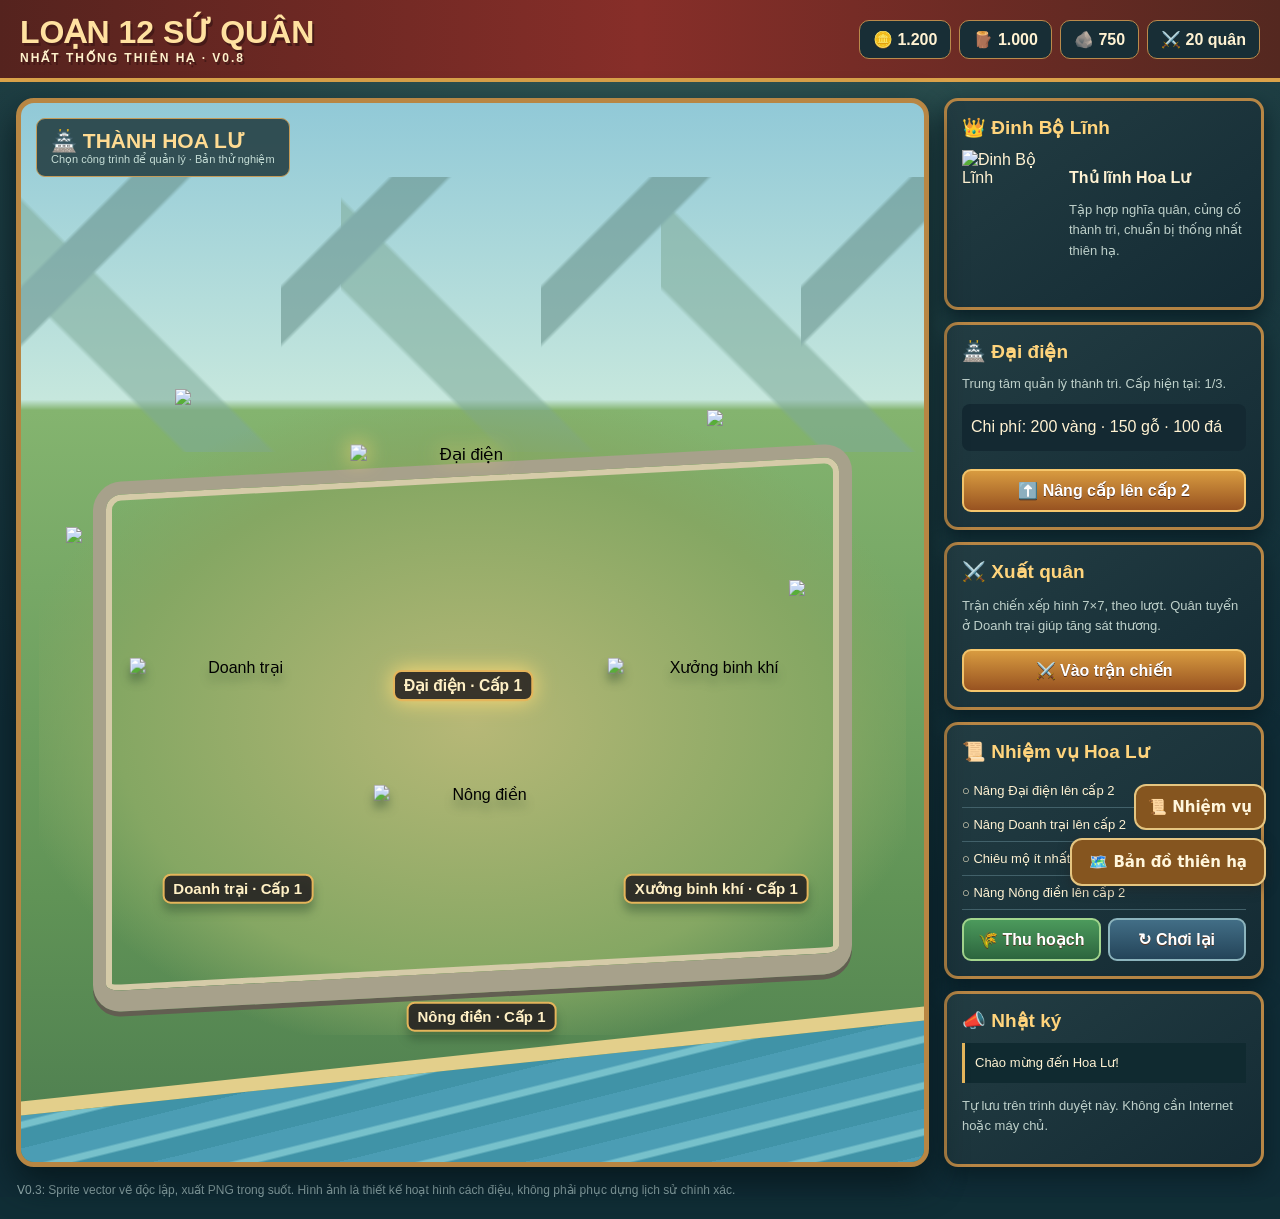
==== index.html @ faa15cc8 "Add files via upload" ====
<!doctype html><html lang="vi"><head><meta charset="utf-8"><meta name="viewport" content="width=device-width,initial-scale=1"><title>Loạn 12 Sứ Quân — Hoa Lư V0.3</title><style>
:root{font-family:Segoe UI,Arial,sans-serif;color:#fff2d2;background:#102e36}*{box-sizing:border-box}body{margin:0;background:radial-gradient(circle at 50% -10%,#365d59,#102c36 72%)}button{font:inherit;cursor:pointer}header{display:flex;justify-content:space-between;gap:14px;align-items:center;padding:13px 20px;background:linear-gradient(90deg,#55231e,#872e29,#542820);border-bottom:4px solid #dba34a;flex-wrap:wrap}.brand{font-size:clamp(22px,2.5vw,34px);font-weight:900;color:#ffe1a0;text-shadow:2px 3px #461a18}.brand small{display:block;font-size:12px;letter-spacing:2px;color:#fff1cb}.resources{display:flex;flex-wrap:wrap;gap:8px}.res{padding:9px 13px;border:1px solid #ba8a4b;background:#182e36;border-radius:10px;font-weight:700}.wrap{max-width:1450px;margin:auto;padding:16px;display:grid;grid-template-columns:minmax(0,1fr) 320px;gap:15px}.city{min-height:650px;position:relative;overflow:hidden;border:5px solid #b88643;border-radius:18px;background:linear-gradient(#91c9d7 0%,#c6e7dd 28%,#84b46f 29%,#609356 75%,#4d7d50);box-shadow:0 15px 35px #07191e}.mountains{position:absolute;inset:7% 0 auto;height:26%;background:linear-gradient(135deg,transparent 20%,#638d86 21% 31%,transparent 32%) 0 0/260px 100%,linear-gradient(45deg,transparent 27%,#7eaa98 28% 42%,transparent 43%) 0 0/320px 100%;opacity:.55}.river{position:absolute;bottom:-45px;left:-10%;width:125%;height:155px;transform:rotate(-6deg);background:repeating-linear-gradient(172deg,#4b9db4 0 18px,#77c1cb 20px 25px,#4093a7 27px 45px);border-top:14px solid #e3cf8b}.ground{position:absolute;inset:29% 2% 12%;background:radial-gradient(ellipse,#b7b877 0%,#85a763 58%,transparent 76%)}.wall{position:absolute;inset:34% 8% 16%;border:13px solid #a7a18b;border-bottom-width:21px;transform:skewY(-3deg);border-radius:28px;box-shadow:inset 0 0 0 6px #d5cba8,0 5px 0 #625e51;pointer-events:none}.buildings{position:absolute;inset:0}.building{position:absolute;width:clamp(145px,24%,260px);padding:0;border:0;background:transparent;transform:translate(-50%,-50%);transition:transform .15s,filter .15s;filter:drop-shadow(0 8px 5px #27472c70)}.building:hover,.building.active{transform:translate(-50%,-53%) scale(1.04);filter:drop-shadow(0 0 10px #ffdc74)}.building img{display:block;width:100%;height:auto;aspect-ratio:1;object-fit:contain}.building span{display:inline-block;background:#2b2926ee;border:2px solid #e4b55b;color:#fff0c5;border-radius:8px;padding:4px 9px;font-weight:700;font-size:clamp(11px,1.2vw,15px);white-space:nowrap}.tree{position:absolute;width:12%;pointer-events:none}.banner{position:absolute;width:9%;pointer-events:none}.side{display:flex;flex-direction:column;gap:12px}.panel{background:linear-gradient(145deg,#233d43,#142b34);border:3px solid #b78645;border-radius:14px;padding:15px;box-shadow:0 9px 22px #091e25}.panel h2{font-size:19px;color:#ffd47c;margin:0 0 11px}.portrait{display:flex;align-items:center;gap:12px}.portrait img{height:142px;width:95px;object-fit:contain;object-position:bottom;flex-shrink:0}.muted{color:#bed0ca;font-size:13px;line-height:1.55}.stats{margin:10px 0;padding:9px;background:#142932;border-radius:8px;line-height:1.8}.btn{background:linear-gradient(#d89b40,#985321);border:2px solid #f5c66c;border-radius:9px;padding:10px 12px;color:white;font-weight:800;text-shadow:0 1px #583522;width:100%;margin-top:8px}.btn:hover{filter:brightness(1.15)}.btn:disabled{filter:grayscale(.9);opacity:.5;cursor:not-allowed}.btn.secondary{background:linear-gradient(#426e86,#244459);border-color:#8cb4bd}.btn.green{background:linear-gradient(#4c9a5c,#2c653e);border-color:#a3d68e}.notice{font-size:13px;background:#102a30;border-left:3px solid #e7b75d;padding:10px;line-height:1.5}.mission{padding:9px 0;border-bottom:1px solid #42616a;font-size:13px}.mission.done{color:#a4e3a7}.foot{max-width:1450px;margin:0 auto 22px;padding:0 17px;color:#a8c2c2;font-size:12px}.topline{position:absolute;top:15px;left:15px;background:#203a3edb;padding:10px 14px;border:1px solid #c49b59;border-radius:9px;z-index:2}.citytitle{font-weight:900;font-size:21px;color:#ffdb92}.vtag{font-size:11px;color:#c5ddd6}.actions{display:flex;gap:7px;flex-wrap:wrap}.actions .btn{width:auto;flex:1;min-width:100px}@media(max-width:900px){.wrap{grid-template-columns:1fr}.city{min-height:570px}.side{display:grid;grid-template-columns:repeat(2,minmax(0,1fr))}.building{width:26%}}@media(max-width:560px){header{padding:10px}.wrap{padding:8px}.city{min-height:460px}.building{width:37%}.building span{font-size:10px;padding:3px 5px}.side{grid-template-columns:1fr}.topline{top:6px;left:6px;padding:6px}.citytitle{font-size:16px}.wall{inset:34% 4% 16%;border-width:8px}.resources{gap:4px}.res{font-size:12px;padding:7px}}
</style><link rel="stylesheet" href="mobile.css"></head><body><header><div class="brand">LOẠN 12 SỨ QUÂN<small>NHẤT THỐNG THIÊN HẠ · V0.8</small></div><div class="resources"><div class="res">🪙 <span id="gold">0</span></div><div class="res">🪵 <span id="wood">0</span></div><div class="res">🪨 <span id="stone">0</span></div><div class="res">⚔️ <span id="army">0</span> quân</div></div></header><main class="wrap"><section class="city"><div class="mountains"></div><div class="ground"></div><div class="wall"></div><div class="river"></div><div class="topline"><div class="citytitle">🏯 THÀNH HOA LƯ</div><div class="vtag">Chọn công trình để quản lý · Bản thử nghiệm</div></div><img class="tree" src="assets/tree.png" style="left:5%;top:40%"><img class="tree" src="assets/tree.png" style="right:3%;top:45%"><img class="banner" src="assets/banner.png" style="left:17%;top:27%"><img class="banner" src="assets/banner.png" style="right:15%;top:29%"><div class="buildings" id="buildings"></div></section><aside class="side"><section class="panel"><h2>👑 Đinh Bộ Lĩnh</h2><div class="portrait"><img src="assets/dinh_bo_linh.png" alt="Đinh Bộ Lĩnh"><div><b>Thủ lĩnh Hoa Lư</b><p class="muted">Tập hợp nghĩa quân, củng cố thành trì, chuẩn bị thống nhất thiên hạ.</p></div></div></section><section class="panel"><h2 id="selname">🏯 Đại điện</h2><div id="details" class="muted"></div><div class="stats" id="cost"></div><button class="btn" id="upgrade">⬆️ Nâng cấp</button><button class="btn secondary" id="train" style="display:none">⚔️ Tuyển 10 quân</button></section><section class="panel"><h2>⚔️ Xuất quân</h2><p class="muted">Trận chiến xếp hình 7×7, theo lượt. Quân tuyển ở Doanh trại giúp tăng sát thương.</p><a class="btn" href="battle.html" style="display:block;text-align:center;text-decoration:none">⚔️ Vào trận chiến</a></section><section class="panel"><h2>📜 Nhiệm vụ Hoa Lư</h2><div id="missions"></div><div class="actions"><button class="btn green" id="collect">🌾 Thu hoạch</button><button class="btn secondary" id="reset">↻ Chơi lại</button></div></section><section class="panel"><h2>📣 Nhật ký</h2><div id="notice" class="notice" aria-live="polite">Chào mừng đến Hoa Lư!</div><p class="muted">Tự lưu trên trình duyệt này. Không cần Internet hoặc máy chủ.</p></section></aside></main><div class="foot">V0.3: Sprite vector vẽ độc lập, xuất PNG trong suốt. Hình ảnh là thiết kế hoạt hình cách điệu, không phải phục dựng lịch sử chính xác.</div><script>
const defs={hall:{name:'Đại điện',desc:'Trung tâm quản lý thành trì.',x:49,y:45},barracks:{name:'Doanh trại',desc:'Tuyển và huấn luyện nghĩa quân.',x:24,y:64},forge:{name:'Xưởng binh khí',desc:'Rèn và cải thiện trang bị.',x:77,y:64},farm:{name:'Nông điền',desc:'Sản xuất lương thực và tài nguyên.',x:51,y:76}};
const KEY='loan12_hoalu_v03';const initial=()=>({gold:1200,wood:1000,stone:750,army:20,levels:{hall:1,barracks:1,forge:1,farm:1},harvest:0});let state;try{const x=JSON.parse(localStorage.getItem(KEY));state=x&&x.levels?x:initial()}catch(e){state=initial()}let selected='hall';const el=id=>document.getElementById(id);const fmt=x=>Math.floor(x).toLocaleString('vi-VN');function save(){try{localStorage.setItem(KEY,JSON.stringify(state))}catch(e){msg('Trình duyệt không cho phép lưu tự động.')}}function msg(t){el('notice').textContent=t}function cost(k){let lv=state.levels[k];return {gold:200*lv,wood:150*lv,stone:100*lv}}function affordable(c){return ['gold','wood','stone'].every(k=>state[k]>=c[k])}function render(){for(const k of ['gold','wood','stone','army'])el(k).textContent=fmt(state[k]);let b=el('buildings');b.innerHTML='';for(const [k,d] of Object.entries(defs)){let button=document.createElement('button');button.className='building'+(selected===k?' active':'');button.style.left=d.x+'%';button.style.top=d.y+'%';button.setAttribute('aria-label',d.name+', cấp '+state.levels[k]);let img=document.createElement('img');img.src=`assets/${k}_lv${state.levels[k]}.png`;img.alt=d.name;let span=document.createElement('span');span.textContent=d.name+' · Cấp '+state.levels[k];button.append(img,span);button.onclick=()=>{selected=k;render()};b.append(button)}let d=defs[selected],lv=state.levels[selected];el('selname').textContent='🏯 '+d.name;el('details').textContent=d.desc+' Cấp hiện tại: '+lv+'/3.';let c=cost(selected);el('cost').textContent=lv===3?'Đã đạt cấp tối đa.':`Chi phí: ${fmt(c.gold)} vàng · ${fmt(c.wood)} gỗ · ${fmt(c.stone)} đá`;el('upgrade').disabled=lv>=3||!affordable(c);el('upgrade').textContent=lv>=3?'✓ Đã đạt cấp tối đa':'⬆️ Nâng cấp lên cấp '+(lv+1);el('train').style.display=selected==='barracks'?'block':'none';el('train').disabled=state.gold<150||state.wood<70;const ms=[['Nâng Đại điện lên cấp 2',state.levels.hall>=2],['Nâng Doanh trại lên cấp 2',state.levels.barracks>=2],['Chiêu mộ ít nhất 30 quân',state.army>=30],['Nâng Nông điền lên cấp 2',state.levels.farm>=2]];el('missions').innerHTML=ms.map(([s,done])=>`<div class="mission ${done?'done':''}">${done?'✓':'○'} ${s}</div>`).join('')}
el('upgrade').onclick=()=>{let lv=state.levels[selected];if(lv>=3)return;let c=cost(selected);if(!affordable(c))return msg('Chưa đủ tài nguyên để nâng cấp.');for(let k of ['gold','wood','stone'])state[k]-=c[k];state.levels[selected]++;save();render();msg('Đã nâng cấp '+defs[selected].name+' lên cấp '+state.levels[selected]+'!')};el('train').onclick=()=>{if(state.gold<150||state.wood<70)return;state.gold-=150;state.wood-=70;state.army+=10;save();render();msg('Đã tuyển thêm 10 nghĩa quân!')};el('collect').onclick=()=>{let now=Date.now(),wait=10000-(now-state.harvest);if(wait>0)return msg('Cần chờ '+Math.ceil(wait/1000)+' giây để thu hoạch tiếp.');let f=state.levels.farm;state.gold+=120*f;state.wood+=95*f;state.stone+=70*f;state.harvest=now;save();render();msg('Đã thu hoạch: +'+120*f+' vàng, +'+95*f+' gỗ, +'+70*f+' đá.')};el('reset').onclick=()=>{if(!confirm('Xóa tiến trình V0.3 và chơi lại?'))return;state=initial();save();render();msg('Đã bắt đầu lại chiến dịch Hoa Lư.')};render();
</script><a href="map.html" style="position:fixed;bottom:14px;right:14px;z-index:9999;background:#85551f;color:#fff6dc;border:2px solid #e5c580;border-radius:12px;padding:13px 17px;font:700 15px system-ui;text-decoration:none;box-shadow:0 3px 12px #2228">🗺️ Bản đồ thiên hạ</a><a href="quests.html" style="position:fixed;bottom:70px;right:14px;z-index:9999;background:#85551f;color:#fff6dc;border:2px solid #e5c580;border-radius:12px;padding:12px;text-decoration:none;font:700 15px system-ui">📜 Nhiệm vụ</a></body></html>
---- mobile.css ----
/* V0.8 mobile overrides */html{ -webkit-text-size-adjust:100%; }button,a,input,select{touch-action:manipulation}button{min-height:42px}body{overflow-x:hidden} @media(max-width:820px){header{padding:10px!important}.wrap{display:flex!important;flex-direction:column!important;padding:9px!important;gap:10px!important}.side{width:100%!important}.city{min-height:410px!important}.building{width:clamp(90px,23%,170px)!important}.building span{font-size:10px!important;padding:3px!important}.panel{padding:11px!important}.resources{gap:4px!important}.res{padding:6px!important;font-size:12px!important}.map{min-height:410px!important}.node{width:clamp(56px,13vw,85px)!important;padding:4px 2px!important}.node strong{font-size:9px!important}.actions{gap:6px!important}.actions button{flex:1 1 42%}nav{display:flex;gap:5px;flex-wrap:wrap}nav a{padding:9px!important} .board{max-width:min(96vw,520px)!important;margin:auto} .cell{min-width:0!important;aspect-ratio:1;font-size:clamp(17px,5vw,30px)!important;padding:0!important} .roster,.skills{flex-wrap:wrap!important} .hero-card{min-width:85px!important} }@media(max-width:480px){.map{min-height:350px!important}.node{width:58px!important}.node strong{font-size:8px!important}.city{min-height:330px!important}.building{width:24%!important}.building span{font-size:9px!important}.scene{padding:12px!important}.wrap{padding:5px!important}}
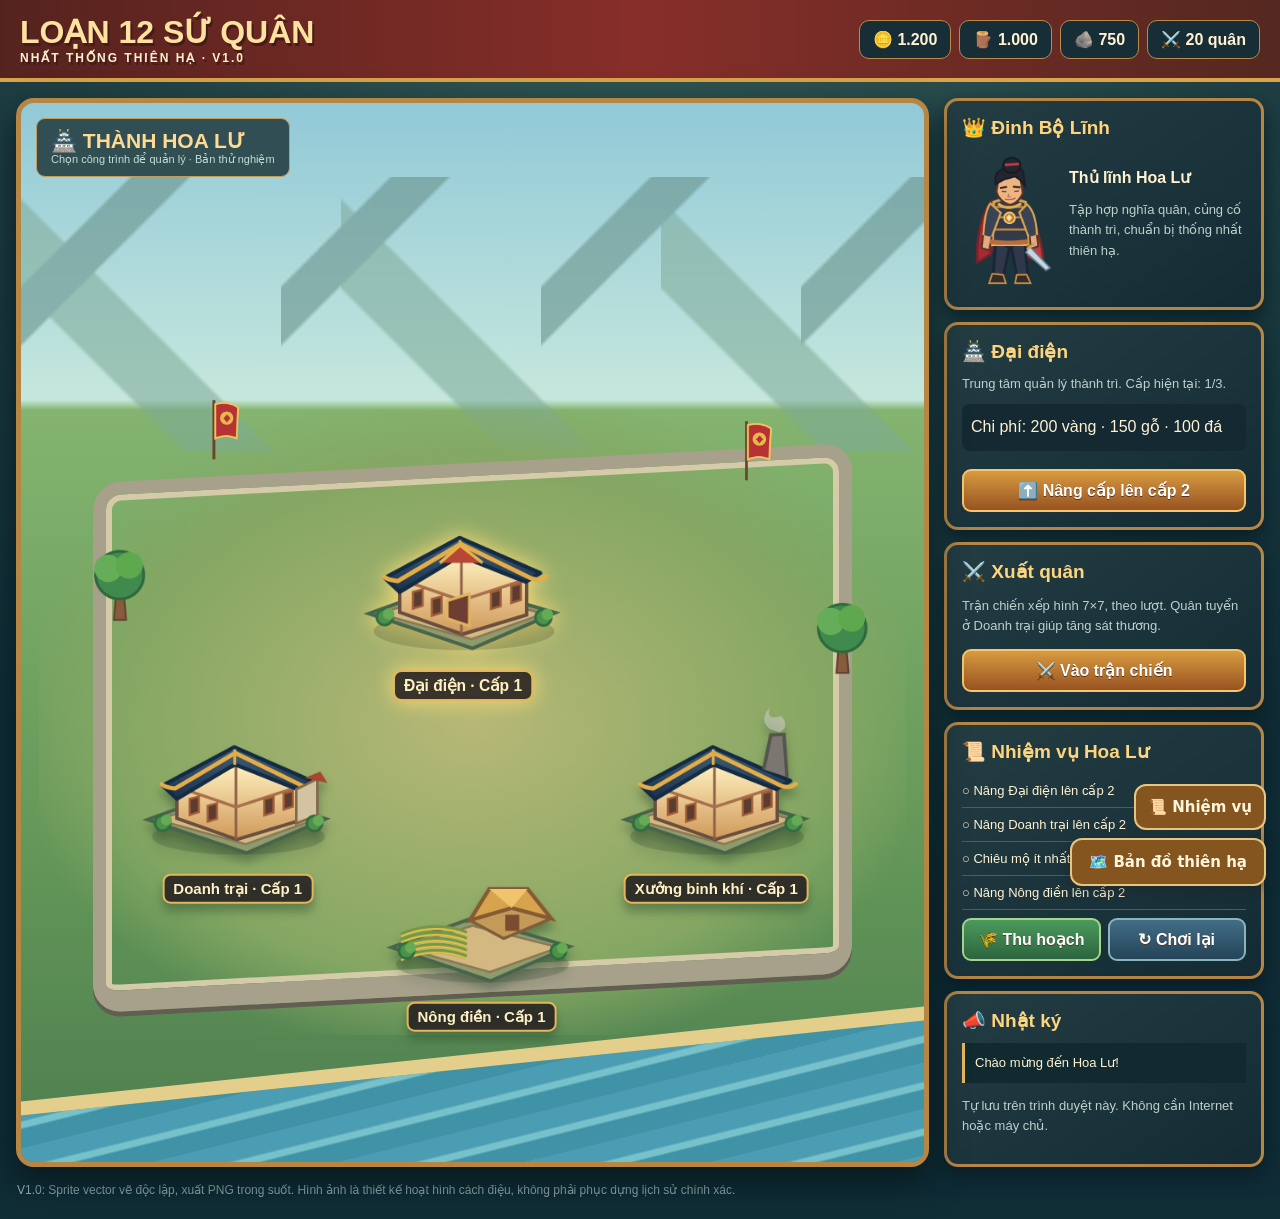
==== commit 5062dfd4: "feat(v1.0): connect city gameplay dashboard" ====
--- a/index.html
+++ b/index.html
@@ -1,7 +1,7 @@
-<!doctype html><html lang="vi"><head><meta charset="utf-8"><meta name="viewport" content="width=device-width,initial-scale=1"><title>Loạn 12 Sứ Quân — Hoa Lư V0.3</title><style>
+<!doctype html><html lang="vi"><head><meta charset="utf-8"><meta name="viewport" content="width=device-width,initial-scale=1"><title>Loạn 12 Sứ Quân — Hoa Lư V1.0</title><style>
 :root{font-family:Segoe UI,Arial,sans-serif;color:#fff2d2;background:#102e36}*{box-sizing:border-box}body{margin:0;background:radial-gradient(circle at 50% -10%,#365d59,#102c36 72%)}button{font:inherit;cursor:pointer}header{display:flex;justify-content:space-between;gap:14px;align-items:center;padding:13px 20px;background:linear-gradient(90deg,#55231e,#872e29,#542820);border-bottom:4px solid #dba34a;flex-wrap:wrap}.brand{font-size:clamp(22px,2.5vw,34px);font-weight:900;color:#ffe1a0;text-shadow:2px 3px #461a18}.brand small{display:block;font-size:12px;letter-spacing:2px;color:#fff1cb}.resources{display:flex;flex-wrap:wrap;gap:8px}.res{padding:9px 13px;border:1px solid #ba8a4b;background:#182e36;border-radius:10px;font-weight:700}.wrap{max-width:1450px;margin:auto;padding:16px;display:grid;grid-template-columns:minmax(0,1fr) 320px;gap:15px}.city{min-height:650px;position:relative;overflow:hidden;border:5px solid #b88643;border-radius:18px;background:linear-gradient(#91c9d7 0%,#c6e7dd 28%,#84b46f 29%,#609356 75%,#4d7d50);box-shadow:0 15px 35px #07191e}.mountains{position:absolute;inset:7% 0 auto;height:26%;background:linear-gradient(135deg,transparent 20%,#638d86 21% 31%,transparent 32%) 0 0/260px 100%,linear-gradient(45deg,transparent 27%,#7eaa98 28% 42%,transparent 43%) 0 0/320px 100%;opacity:.55}.river{position:absolute;bottom:-45px;left:-10%;width:125%;height:155px;transform:rotate(-6deg);background:repeating-linear-gradient(172deg,#4b9db4 0 18px,#77c1cb 20px 25px,#4093a7 27px 45px);border-top:14px solid #e3cf8b}.ground{position:absolute;inset:29% 2% 12%;background:radial-gradient(ellipse,#b7b877 0%,#85a763 58%,transparent 76%)}.wall{position:absolute;inset:34% 8% 16%;border:13px solid #a7a18b;border-bottom-width:21px;transform:skewY(-3deg);border-radius:28px;box-shadow:inset 0 0 0 6px #d5cba8,0 5px 0 #625e51;pointer-events:none}.buildings{position:absolute;inset:0}.building{position:absolute;width:clamp(145px,24%,260px);padding:0;border:0;background:transparent;transform:translate(-50%,-50%);transition:transform .15s,filter .15s;filter:drop-shadow(0 8px 5px #27472c70)}.building:hover,.building.active{transform:translate(-50%,-53%) scale(1.04);filter:drop-shadow(0 0 10px #ffdc74)}.building img{display:block;width:100%;height:auto;aspect-ratio:1;object-fit:contain}.building span{display:inline-block;background:#2b2926ee;border:2px solid #e4b55b;color:#fff0c5;border-radius:8px;padding:4px 9px;font-weight:700;font-size:clamp(11px,1.2vw,15px);white-space:nowrap}.tree{position:absolute;width:12%;pointer-events:none}.banner{position:absolute;width:9%;pointer-events:none}.side{display:flex;flex-direction:column;gap:12px}.panel{background:linear-gradient(145deg,#233d43,#142b34);border:3px solid #b78645;border-radius:14px;padding:15px;box-shadow:0 9px 22px #091e25}.panel h2{font-size:19px;color:#ffd47c;margin:0 0 11px}.portrait{display:flex;align-items:center;gap:12px}.portrait img{height:142px;width:95px;object-fit:contain;object-position:bottom;flex-shrink:0}.muted{color:#bed0ca;font-size:13px;line-height:1.55}.stats{margin:10px 0;padding:9px;background:#142932;border-radius:8px;line-height:1.8}.btn{background:linear-gradient(#d89b40,#985321);border:2px solid #f5c66c;border-radius:9px;padding:10px 12px;color:white;font-weight:800;text-shadow:0 1px #583522;width:100%;margin-top:8px}.btn:hover{filter:brightness(1.15)}.btn:disabled{filter:grayscale(.9);opacity:.5;cursor:not-allowed}.btn.secondary{background:linear-gradient(#426e86,#244459);border-color:#8cb4bd}.btn.green{background:linear-gradient(#4c9a5c,#2c653e);border-color:#a3d68e}.notice{font-size:13px;background:#102a30;border-left:3px solid #e7b75d;padding:10px;line-height:1.5}.mission{padding:9px 0;border-bottom:1px solid #42616a;font-size:13px}.mission.done{color:#a4e3a7}.foot{max-width:1450px;margin:0 auto 22px;padding:0 17px;color:#a8c2c2;font-size:12px}.topline{position:absolute;top:15px;left:15px;background:#203a3edb;padding:10px 14px;border:1px solid #c49b59;border-radius:9px;z-index:2}.citytitle{font-weight:900;font-size:21px;color:#ffdb92}.vtag{font-size:11px;color:#c5ddd6}.actions{display:flex;gap:7px;flex-wrap:wrap}.actions .btn{width:auto;flex:1;min-width:100px}@media(max-width:900px){.wrap{grid-template-columns:1fr}.city{min-height:570px}.side{display:grid;grid-template-columns:repeat(2,minmax(0,1fr))}.building{width:26%}}@media(max-width:560px){header{padding:10px}.wrap{padding:8px}.city{min-height:460px}.building{width:37%}.building span{font-size:10px;padding:3px 5px}.side{grid-template-columns:1fr}.topline{top:6px;left:6px;padding:6px}.citytitle{font-size:16px}.wall{inset:34% 4% 16%;border-width:8px}.resources{gap:4px}.res{font-size:12px;padding:7px}}
-</style><link rel="stylesheet" href="mobile.css"></head><body><header><div class="brand">LOẠN 12 SỨ QUÂN<small>NHẤT THỐNG THIÊN HẠ · V0.8</small></div><div class="resources"><div class="res">🪙 <span id="gold">0</span></div><div class="res">🪵 <span id="wood">0</span></div><div class="res">🪨 <span id="stone">0</span></div><div class="res">⚔️ <span id="army">0</span> quân</div></div></header><main class="wrap"><section class="city"><div class="mountains"></div><div class="ground"></div><div class="wall"></div><div class="river"></div><div class="topline"><div class="citytitle">🏯 THÀNH HOA LƯ</div><div class="vtag">Chọn công trình để quản lý · Bản thử nghiệm</div></div><img class="tree" src="assets/tree.png" style="left:5%;top:40%"><img class="tree" src="assets/tree.png" style="right:3%;top:45%"><img class="banner" src="assets/banner.png" style="left:17%;top:27%"><img class="banner" src="assets/banner.png" style="right:15%;top:29%"><div class="buildings" id="buildings"></div></section><aside class="side"><section class="panel"><h2>👑 Đinh Bộ Lĩnh</h2><div class="portrait"><img src="assets/dinh_bo_linh.png" alt="Đinh Bộ Lĩnh"><div><b>Thủ lĩnh Hoa Lư</b><p class="muted">Tập hợp nghĩa quân, củng cố thành trì, chuẩn bị thống nhất thiên hạ.</p></div></div></section><section class="panel"><h2 id="selname">🏯 Đại điện</h2><div id="details" class="muted"></div><div class="stats" id="cost"></div><button class="btn" id="upgrade">⬆️ Nâng cấp</button><button class="btn secondary" id="train" style="display:none">⚔️ Tuyển 10 quân</button></section><section class="panel"><h2>⚔️ Xuất quân</h2><p class="muted">Trận chiến xếp hình 7×7, theo lượt. Quân tuyển ở Doanh trại giúp tăng sát thương.</p><a class="btn" href="battle.html" style="display:block;text-align:center;text-decoration:none">⚔️ Vào trận chiến</a></section><section class="panel"><h2>📜 Nhiệm vụ Hoa Lư</h2><div id="missions"></div><div class="actions"><button class="btn green" id="collect">🌾 Thu hoạch</button><button class="btn secondary" id="reset">↻ Chơi lại</button></div></section><section class="panel"><h2>📣 Nhật ký</h2><div id="notice" class="notice" aria-live="polite">Chào mừng đến Hoa Lư!</div><p class="muted">Tự lưu trên trình duyệt này. Không cần Internet hoặc máy chủ.</p></section></aside></main><div class="foot">V0.3: Sprite vector vẽ độc lập, xuất PNG trong suốt. Hình ảnh là thiết kế hoạt hình cách điệu, không phải phục dựng lịch sử chính xác.</div><script>
+</style><link rel="stylesheet" href="mobile.css"><link rel="stylesheet" href="gameplay-v10.css"></head><body><header><div class="brand">LOẠN 12 SỨ QUÂN<small>NHẤT THỐNG THIÊN HẠ · V1.0</small></div><div class="resources"><div class="res">🪙 <span id="gold">0</span></div><div class="res">🪵 <span id="wood">0</span></div><div class="res">🪨 <span id="stone">0</span></div><div class="res">⚔️ <span id="army">0</span> quân</div></div></header><main class="wrap"><section class="city"><div class="mountains"></div><div class="ground"></div><div class="wall"></div><div class="river"></div><div class="topline"><div class="citytitle">🏯 THÀNH HOA LƯ</div><div class="vtag">Chọn công trình để quản lý · Bản thử nghiệm</div></div><img class="tree" src="assets/tree.png" style="left:5%;top:40%"><img class="tree" src="assets/tree.png" style="right:3%;top:45%"><img class="banner" src="assets/banner.png" style="left:17%;top:27%"><img class="banner" src="assets/banner.png" style="right:15%;top:29%"><div class="buildings" id="buildings"></div></section><aside class="side"><section class="panel"><h2>👑 Đinh Bộ Lĩnh</h2><div class="portrait"><img src="assets/dinh_bo_linh.png" alt="Đinh Bộ Lĩnh"><div><b>Thủ lĩnh Hoa Lư</b><p class="muted">Tập hợp nghĩa quân, củng cố thành trì, chuẩn bị thống nhất thiên hạ.</p></div></div></section><section class="panel"><h2 id="selname">🏯 Đại điện</h2><div id="details" class="muted"></div><div class="stats" id="cost"></div><button class="btn" id="upgrade">⬆️ Nâng cấp</button><button class="btn secondary" id="train" style="display:none">⚔️ Tuyển 10 quân</button></section><section class="panel"><h2>⚔️ Xuất quân</h2><p class="muted">Trận chiến xếp hình 7×7, theo lượt. Quân tuyển ở Doanh trại giúp tăng sát thương.</p><a class="btn" href="battle.html" style="display:block;text-align:center;text-decoration:none">⚔️ Vào trận chiến</a></section><section class="panel"><h2>📜 Nhiệm vụ Hoa Lư</h2><div id="missions"></div><div class="actions"><button class="btn green" id="collect">🌾 Thu hoạch</button><button class="btn secondary" id="reset">↻ Chơi lại</button></div></section><section class="panel"><h2>📣 Nhật ký</h2><div id="notice" class="notice" aria-live="polite">Chào mừng đến Hoa Lư!</div><p class="muted">Tự lưu trên trình duyệt này. Không cần Internet hoặc máy chủ.</p></section></aside></main><div class="foot">V1.0: Sprite vector vẽ độc lập, xuất PNG trong suốt. Hình ảnh là thiết kế hoạt hình cách điệu, không phải phục dựng lịch sử chính xác.</div><script>
 const defs={hall:{name:'Đại điện',desc:'Trung tâm quản lý thành trì.',x:49,y:45},barracks:{name:'Doanh trại',desc:'Tuyển và huấn luyện nghĩa quân.',x:24,y:64},forge:{name:'Xưởng binh khí',desc:'Rèn và cải thiện trang bị.',x:77,y:64},farm:{name:'Nông điền',desc:'Sản xuất lương thực và tài nguyên.',x:51,y:76}};
 const KEY='loan12_hoalu_v03';const initial=()=>({gold:1200,wood:1000,stone:750,army:20,levels:{hall:1,barracks:1,forge:1,farm:1},harvest:0});let state;try{const x=JSON.parse(localStorage.getItem(KEY));state=x&&x.levels?x:initial()}catch(e){state=initial()}let selected='hall';const el=id=>document.getElementById(id);const fmt=x=>Math.floor(x).toLocaleString('vi-VN');function save(){try{localStorage.setItem(KEY,JSON.stringify(state))}catch(e){msg('Trình duyệt không cho phép lưu tự động.')}}function msg(t){el('notice').textContent=t}function cost(k){let lv=state.levels[k];return {gold:200*lv,wood:150*lv,stone:100*lv}}function affordable(c){return ['gold','wood','stone'].every(k=>state[k]>=c[k])}function render(){for(const k of ['gold','wood','stone','army'])el(k).textContent=fmt(state[k]);let b=el('buildings');b.innerHTML='';for(const [k,d] of Object.entries(defs)){let button=document.createElement('button');button.className='building'+(selected===k?' active':'');button.style.left=d.x+'%';button.style.top=d.y+'%';button.setAttribute('aria-label',d.name+', cấp '+state.levels[k]);let img=document.createElement('img');img.src=`assets/${k}_lv${state.levels[k]}.png`;img.alt=d.name;let span=document.createElement('span');span.textContent=d.name+' · Cấp '+state.levels[k];button.append(img,span);button.onclick=()=>{selected=k;render()};b.append(button)}let d=defs[selected],lv=state.levels[selected];el('selname').textContent='🏯 '+d.name;el('details').textContent=d.desc+' Cấp hiện tại: '+lv+'/3.';let c=cost(selected);el('cost').textContent=lv===3?'Đã đạt cấp tối đa.':`Chi phí: ${fmt(c.gold)} vàng · ${fmt(c.wood)} gỗ · ${fmt(c.stone)} đá`;el('upgrade').disabled=lv>=3||!affordable(c);el('upgrade').textContent=lv>=3?'✓ Đã đạt cấp tối đa':'⬆️ Nâng cấp lên cấp '+(lv+1);el('train').style.display=selected==='barracks'?'block':'none';el('train').disabled=state.gold<150||state.wood<70;const ms=[['Nâng Đại điện lên cấp 2',state.levels.hall>=2],['Nâng Doanh trại lên cấp 2',state.levels.barracks>=2],['Chiêu mộ ít nhất 30 quân',state.army>=30],['Nâng Nông điền lên cấp 2',state.levels.farm>=2]];el('missions').innerHTML=ms.map(([s,done])=>`<div class="mission ${done?'done':''}">${done?'✓':'○'} ${s}</div>`).join('')}
-el('upgrade').onclick=()=>{let lv=state.levels[selected];if(lv>=3)return;let c=cost(selected);if(!affordable(c))return msg('Chưa đủ tài nguyên để nâng cấp.');for(let k of ['gold','wood','stone'])state[k]-=c[k];state.levels[selected]++;save();render();msg('Đã nâng cấp '+defs[selected].name+' lên cấp '+state.levels[selected]+'!')};el('train').onclick=()=>{if(state.gold<150||state.wood<70)return;state.gold-=150;state.wood-=70;state.army+=10;save();render();msg('Đã tuyển thêm 10 nghĩa quân!')};el('collect').onclick=()=>{let now=Date.now(),wait=10000-(now-state.harvest);if(wait>0)return msg('Cần chờ '+Math.ceil(wait/1000)+' giây để thu hoạch tiếp.');let f=state.levels.farm;state.gold+=120*f;state.wood+=95*f;state.stone+=70*f;state.harvest=now;save();render();msg('Đã thu hoạch: +'+120*f+' vàng, +'+95*f+' gỗ, +'+70*f+' đá.')};el('reset').onclick=()=>{if(!confirm('Xóa tiến trình V0.3 và chơi lại?'))return;state=initial();save();render();msg('Đã bắt đầu lại chiến dịch Hoa Lư.')};render();
-</script><a href="map.html" style="position:fixed;bottom:14px;right:14px;z-index:9999;background:#85551f;color:#fff6dc;border:2px solid #e5c580;border-radius:12px;padding:13px 17px;font:700 15px system-ui;text-decoration:none;box-shadow:0 3px 12px #2228">🗺️ Bản đồ thiên hạ</a><a href="quests.html" style="position:fixed;bottom:70px;right:14px;z-index:9999;background:#85551f;color:#fff6dc;border:2px solid #e5c580;border-radius:12px;padding:12px;text-decoration:none;font:700 15px system-ui">📜 Nhiệm vụ</a></body></html>
+el('upgrade').onclick=()=>{let lv=state.levels[selected];if(lv>=3)return;let c=cost(selected);if(!affordable(c))return msg('Chưa đủ tài nguyên để nâng cấp.');for(let k of ['gold','wood','stone'])state[k]-=c[k];state.levels[selected]++;save();render();msg('Đã nâng cấp '+defs[selected].name+' lên cấp '+state.levels[selected]+'!')};el('train').onclick=()=>{if(state.gold<150||state.wood<70)return;state.gold-=150;state.wood-=70;state.army+=10;save();render();msg('Đã tuyển thêm 10 nghĩa quân!')};el('collect').onclick=()=>{let now=Date.now(),wait=10000-(now-state.harvest);if(wait>0)return msg('Cần chờ '+Math.ceil(wait/1000)+' giây để thu hoạch tiếp.');let f=state.levels.farm;state.gold+=120*f;state.wood+=95*f;state.stone+=70*f;state.harvest=now;save();render();msg('Đã thu hoạch: +'+120*f+' vàng, +'+95*f+' gỗ, +'+70*f+' đá.')};el('reset').onclick=()=>{if(!confirm('Xóa tiến trình thành trì và chơi lại?'))return;state=initial();save();render();msg('Đã bắt đầu lại chiến dịch Hoa Lư.')};render();
+</script><script src="gameplay-v10.js"></script><a href="map.html" style="position:fixed;bottom:14px;right:14px;z-index:9999;background:#85551f;color:#fff6dc;border:2px solid #e5c580;border-radius:12px;padding:13px 17px;font:700 15px system-ui;text-decoration:none;box-shadow:0 3px 12px #2228">🗺️ Bản đồ thiên hạ</a><a href="quests.html" style="position:fixed;bottom:70px;right:14px;z-index:9999;background:#85551f;color:#fff6dc;border:2px solid #e5c580;border-radius:12px;padding:12px;text-decoration:none;font:700 15px system-ui">📜 Nhiệm vụ</a></body></html>
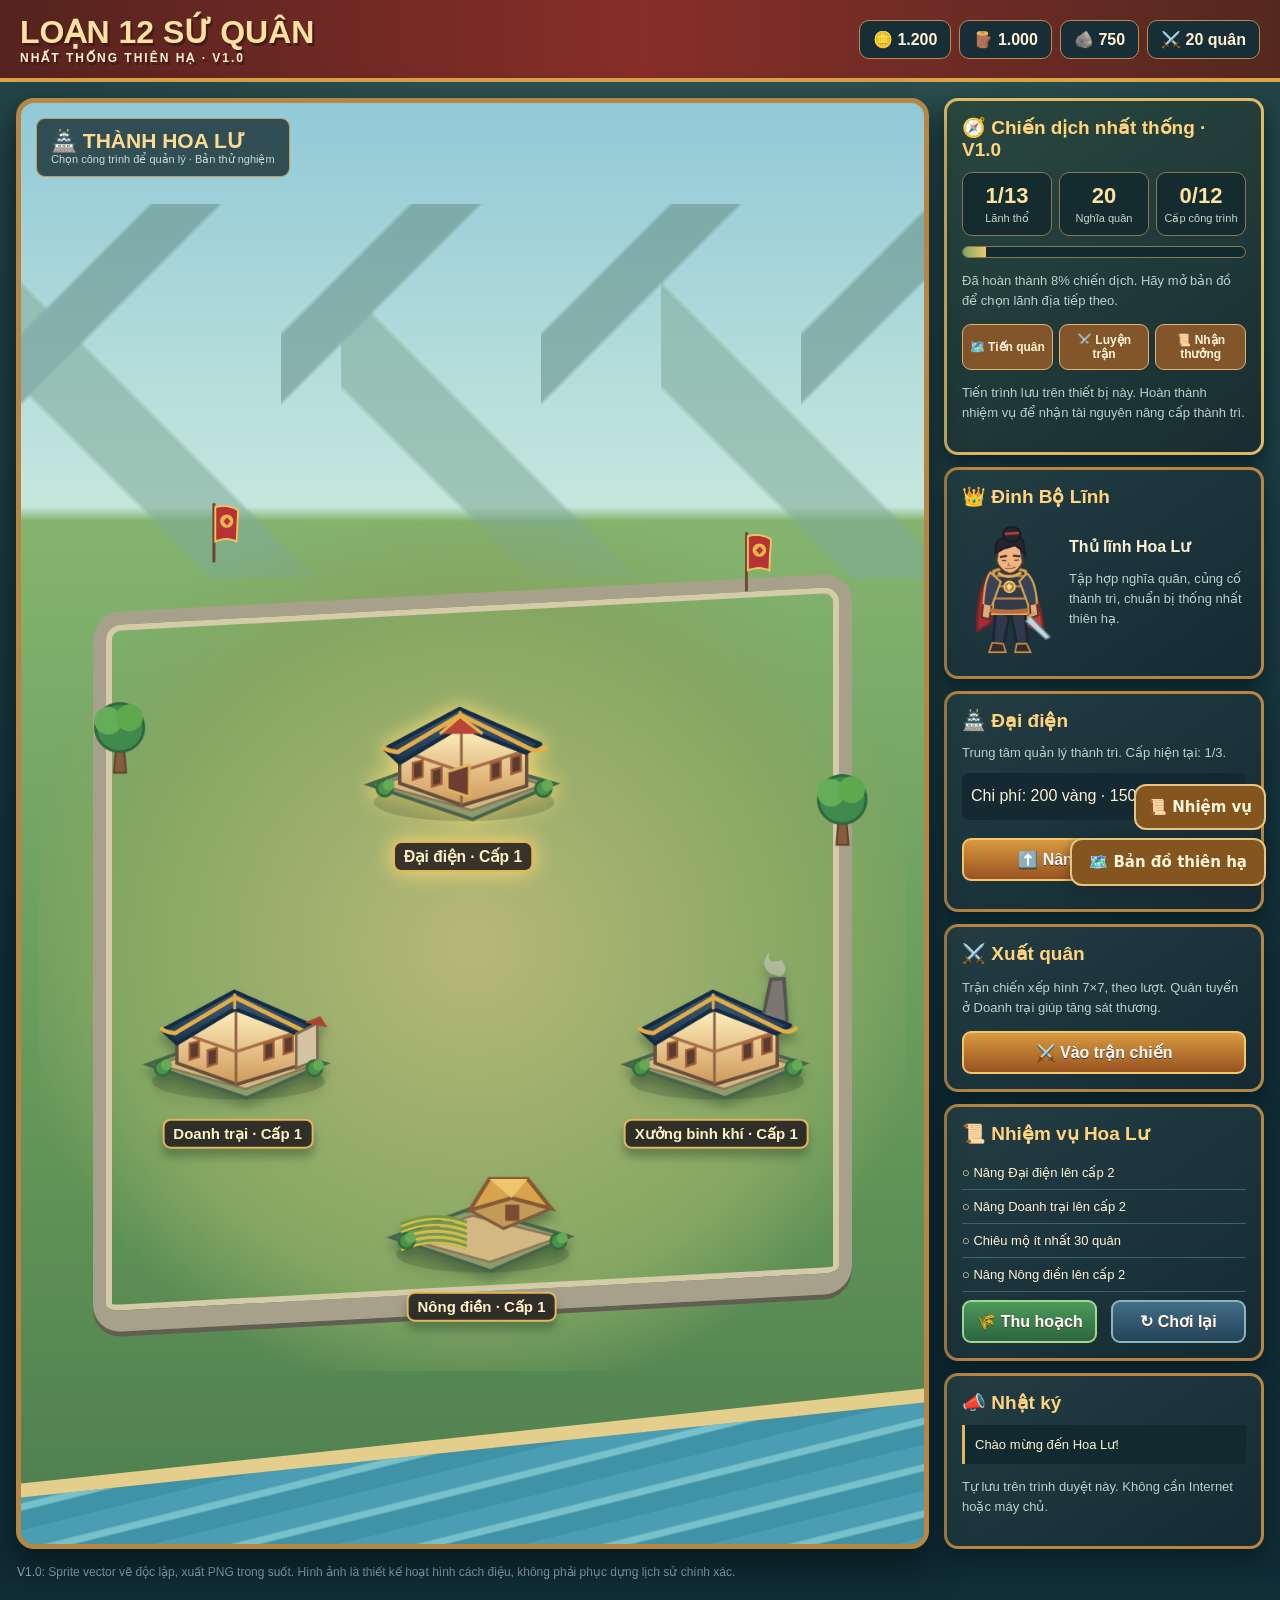
==== commit b7ad200d: "feat: mount city economy enhancements" ====
--- a/index.html
+++ b/index.html
@@ -1,7 +1,7 @@
 <!doctype html><html lang="vi"><head><meta charset="utf-8"><meta name="viewport" content="width=device-width,initial-scale=1"><title>Loạn 12 Sứ Quân — Hoa Lư V1.0</title><style>
 :root{font-family:Segoe UI,Arial,sans-serif;color:#fff2d2;background:#102e36}*{box-sizing:border-box}body{margin:0;background:radial-gradient(circle at 50% -10%,#365d59,#102c36 72%)}button{font:inherit;cursor:pointer}header{display:flex;justify-content:space-between;gap:14px;align-items:center;padding:13px 20px;background:linear-gradient(90deg,#55231e,#872e29,#542820);border-bottom:4px solid #dba34a;flex-wrap:wrap}.brand{font-size:clamp(22px,2.5vw,34px);font-weight:900;color:#ffe1a0;text-shadow:2px 3px #461a18}.brand small{display:block;font-size:12px;letter-spacing:2px;color:#fff1cb}.resources{display:flex;flex-wrap:wrap;gap:8px}.res{padding:9px 13px;border:1px solid #ba8a4b;background:#182e36;border-radius:10px;font-weight:700}.wrap{max-width:1450px;margin:auto;padding:16px;display:grid;grid-template-columns:minmax(0,1fr) 320px;gap:15px}.city{min-height:650px;position:relative;overflow:hidden;border:5px solid #b88643;border-radius:18px;background:linear-gradient(#91c9d7 0%,#c6e7dd 28%,#84b46f 29%,#609356 75%,#4d7d50);box-shadow:0 15px 35px #07191e}.mountains{position:absolute;inset:7% 0 auto;height:26%;background:linear-gradient(135deg,transparent 20%,#638d86 21% 31%,transparent 32%) 0 0/260px 100%,linear-gradient(45deg,transparent 27%,#7eaa98 28% 42%,transparent 43%) 0 0/320px 100%;opacity:.55}.river{position:absolute;bottom:-45px;left:-10%;width:125%;height:155px;transform:rotate(-6deg);background:repeating-linear-gradient(172deg,#4b9db4 0 18px,#77c1cb 20px 25px,#4093a7 27px 45px);border-top:14px solid #e3cf8b}.ground{position:absolute;inset:29% 2% 12%;background:radial-gradient(ellipse,#b7b877 0%,#85a763 58%,transparent 76%)}.wall{position:absolute;inset:34% 8% 16%;border:13px solid #a7a18b;border-bottom-width:21px;transform:skewY(-3deg);border-radius:28px;box-shadow:inset 0 0 0 6px #d5cba8,0 5px 0 #625e51;pointer-events:none}.buildings{position:absolute;inset:0}.building{position:absolute;width:clamp(145px,24%,260px);padding:0;border:0;background:transparent;transform:translate(-50%,-50%);transition:transform .15s,filter .15s;filter:drop-shadow(0 8px 5px #27472c70)}.building:hover,.building.active{transform:translate(-50%,-53%) scale(1.04);filter:drop-shadow(0 0 10px #ffdc74)}.building img{display:block;width:100%;height:auto;aspect-ratio:1;object-fit:contain}.building span{display:inline-block;background:#2b2926ee;border:2px solid #e4b55b;color:#fff0c5;border-radius:8px;padding:4px 9px;font-weight:700;font-size:clamp(11px,1.2vw,15px);white-space:nowrap}.tree{position:absolute;width:12%;pointer-events:none}.banner{position:absolute;width:9%;pointer-events:none}.side{display:flex;flex-direction:column;gap:12px}.panel{background:linear-gradient(145deg,#233d43,#142b34);border:3px solid #b78645;border-radius:14px;padding:15px;box-shadow:0 9px 22px #091e25}.panel h2{font-size:19px;color:#ffd47c;margin:0 0 11px}.portrait{display:flex;align-items:center;gap:12px}.portrait img{height:142px;width:95px;object-fit:contain;object-position:bottom;flex-shrink:0}.muted{color:#bed0ca;font-size:13px;line-height:1.55}.stats{margin:10px 0;padding:9px;background:#142932;border-radius:8px;line-height:1.8}.btn{background:linear-gradient(#d89b40,#985321);border:2px solid #f5c66c;border-radius:9px;padding:10px 12px;color:white;font-weight:800;text-shadow:0 1px #583522;width:100%;margin-top:8px}.btn:hover{filter:brightness(1.15)}.btn:disabled{filter:grayscale(.9);opacity:.5;cursor:not-allowed}.btn.secondary{background:linear-gradient(#426e86,#244459);border-color:#8cb4bd}.btn.green{background:linear-gradient(#4c9a5c,#2c653e);border-color:#a3d68e}.notice{font-size:13px;background:#102a30;border-left:3px solid #e7b75d;padding:10px;line-height:1.5}.mission{padding:9px 0;border-bottom:1px solid #42616a;font-size:13px}.mission.done{color:#a4e3a7}.foot{max-width:1450px;margin:0 auto 22px;padding:0 17px;color:#a8c2c2;font-size:12px}.topline{position:absolute;top:15px;left:15px;background:#203a3edb;padding:10px 14px;border:1px solid #c49b59;border-radius:9px;z-index:2}.citytitle{font-weight:900;font-size:21px;color:#ffdb92}.vtag{font-size:11px;color:#c5ddd6}.actions{display:flex;gap:7px;flex-wrap:wrap}.actions .btn{width:auto;flex:1;min-width:100px}@media(max-width:900px){.wrap{grid-template-columns:1fr}.city{min-height:570px}.side{display:grid;grid-template-columns:repeat(2,minmax(0,1fr))}.building{width:26%}}@media(max-width:560px){header{padding:10px}.wrap{padding:8px}.city{min-height:460px}.building{width:37%}.building span{font-size:10px;padding:3px 5px}.side{grid-template-columns:1fr}.topline{top:6px;left:6px;padding:6px}.citytitle{font-size:16px}.wall{inset:34% 4% 16%;border-width:8px}.resources{gap:4px}.res{font-size:12px;padding:7px}}
-</style><link rel="stylesheet" href="mobile.css"><link rel="stylesheet" href="gameplay-v10.css"></head><body><header><div class="brand">LOẠN 12 SỨ QUÂN<small>NHẤT THỐNG THIÊN HẠ · V1.0</small></div><div class="resources"><div class="res">🪙 <span id="gold">0</span></div><div class="res">🪵 <span id="wood">0</span></div><div class="res">🪨 <span id="stone">0</span></div><div class="res">⚔️ <span id="army">0</span> quân</div></div></header><main class="wrap"><section class="city"><div class="mountains"></div><div class="ground"></div><div class="wall"></div><div class="river"></div><div class="topline"><div class="citytitle">🏯 THÀNH HOA LƯ</div><div class="vtag">Chọn công trình để quản lý · Bản thử nghiệm</div></div><img class="tree" src="assets/tree.png" style="left:5%;top:40%"><img class="tree" src="assets/tree.png" style="right:3%;top:45%"><img class="banner" src="assets/banner.png" style="left:17%;top:27%"><img class="banner" src="assets/banner.png" style="right:15%;top:29%"><div class="buildings" id="buildings"></div></section><aside class="side"><section class="panel"><h2>👑 Đinh Bộ Lĩnh</h2><div class="portrait"><img src="assets/dinh_bo_linh.png" alt="Đinh Bộ Lĩnh"><div><b>Thủ lĩnh Hoa Lư</b><p class="muted">Tập hợp nghĩa quân, củng cố thành trì, chuẩn bị thống nhất thiên hạ.</p></div></div></section><section class="panel"><h2 id="selname">🏯 Đại điện</h2><div id="details" class="muted"></div><div class="stats" id="cost"></div><button class="btn" id="upgrade">⬆️ Nâng cấp</button><button class="btn secondary" id="train" style="display:none">⚔️ Tuyển 10 quân</button></section><section class="panel"><h2>⚔️ Xuất quân</h2><p class="muted">Trận chiến xếp hình 7×7, theo lượt. Quân tuyển ở Doanh trại giúp tăng sát thương.</p><a class="btn" href="battle.html" style="display:block;text-align:center;text-decoration:none">⚔️ Vào trận chiến</a></section><section class="panel"><h2>📜 Nhiệm vụ Hoa Lư</h2><div id="missions"></div><div class="actions"><button class="btn green" id="collect">🌾 Thu hoạch</button><button class="btn secondary" id="reset">↻ Chơi lại</button></div></section><section class="panel"><h2>📣 Nhật ký</h2><div id="notice" class="notice" aria-live="polite">Chào mừng đến Hoa Lư!</div><p class="muted">Tự lưu trên trình duyệt này. Không cần Internet hoặc máy chủ.</p></section></aside></main><div class="foot">V1.0: Sprite vector vẽ độc lập, xuất PNG trong suốt. Hình ảnh là thiết kế hoạt hình cách điệu, không phải phục dựng lịch sử chính xác.</div><script>
+</style><link rel="stylesheet" href="mobile.css"><link rel="stylesheet" href="gameplay-v10.css"><link rel="stylesheet" href="city-economy-v10.css"></head><body><header><div class="brand">LOẠN 12 SỨ QUÂN<small>NHẤT THỐNG THIÊN HẠ · V1.0</small></div><div class="resources"><div class="res">🪙 <span id="gold">0</span></div><div class="res">🪵 <span id="wood">0</span></div><div class="res">🪨 <span id="stone">0</span></div><div class="res">⚔️ <span id="army">0</span> quân</div></div></header><main class="wrap"><section class="city"><div class="mountains"></div><div class="ground"></div><div class="wall"></div><div class="river"></div><div class="topline"><div class="citytitle">🏯 THÀNH HOA LƯ</div><div class="vtag">Chọn công trình để quản lý · Bản thử nghiệm</div></div><img class="tree" src="assets/tree.png" style="left:5%;top:40%"><img class="tree" src="assets/tree.png" style="right:3%;top:45%"><img class="banner" src="assets/banner.png" style="left:17%;top:27%"><img class="banner" src="assets/banner.png" style="right:15%;top:29%"><div class="buildings" id="buildings"></div></section><aside class="side"><section class="panel"><h2>👑 Đinh Bộ Lĩnh</h2><div class="portrait"><img src="assets/dinh_bo_linh.png" alt="Đinh Bộ Lĩnh"><div><b>Thủ lĩnh Hoa Lư</b><p class="muted">Tập hợp nghĩa quân, củng cố thành trì, chuẩn bị thống nhất thiên hạ.</p></div></div></section><section class="panel"><h2 id="selname">🏯 Đại điện</h2><div id="details" class="muted"></div><div class="stats" id="cost"></div><button class="btn" id="upgrade">⬆️ Nâng cấp</button><button class="btn secondary" id="train" style="display:none">⚔️ Tuyển quân</button><p id="city-bonus" class="muted"></p></section><section class="panel"><h2>⚔️ Xuất quân</h2><p class="muted">Trận chiến xếp hình 7×7, theo lượt. Quân tuyển ở Doanh trại giúp tăng sát thương.</p><a class="btn" href="battle.html" style="display:block;text-align:center;text-decoration:none">⚔️ Vào trận chiến</a></section><section class="panel"><h2>📜 Nhiệm vụ Hoa Lư</h2><div id="missions"></div><div class="actions"><button class="btn green" id="collect">🌾 Thu hoạch</button><div id="harvest-timer" class="muted" aria-live="polite"></div><button class="btn secondary" id="reset">↻ Chơi lại</button></div></section><section class="panel"><h2>📣 Nhật ký</h2><div id="notice" class="notice" aria-live="polite">Chào mừng đến Hoa Lư!</div><p class="muted">Tự lưu trên trình duyệt này. Không cần Internet hoặc máy chủ.</p></section></aside></main><div class="foot">V1.0: Sprite vector vẽ độc lập, xuất PNG trong suốt. Hình ảnh là thiết kế hoạt hình cách điệu, không phải phục dựng lịch sử chính xác.</div><script>
 const defs={hall:{name:'Đại điện',desc:'Trung tâm quản lý thành trì.',x:49,y:45},barracks:{name:'Doanh trại',desc:'Tuyển và huấn luyện nghĩa quân.',x:24,y:64},forge:{name:'Xưởng binh khí',desc:'Rèn và cải thiện trang bị.',x:77,y:64},farm:{name:'Nông điền',desc:'Sản xuất lương thực và tài nguyên.',x:51,y:76}};
 const KEY='loan12_hoalu_v03';const initial=()=>({gold:1200,wood:1000,stone:750,army:20,levels:{hall:1,barracks:1,forge:1,farm:1},harvest:0});let state;try{const x=JSON.parse(localStorage.getItem(KEY));state=x&&x.levels?x:initial()}catch(e){state=initial()}let selected='hall';const el=id=>document.getElementById(id);const fmt=x=>Math.floor(x).toLocaleString('vi-VN');function save(){try{localStorage.setItem(KEY,JSON.stringify(state))}catch(e){msg('Trình duyệt không cho phép lưu tự động.')}}function msg(t){el('notice').textContent=t}function cost(k){let lv=state.levels[k];return {gold:200*lv,wood:150*lv,stone:100*lv}}function affordable(c){return ['gold','wood','stone'].every(k=>state[k]>=c[k])}function render(){for(const k of ['gold','wood','stone','army'])el(k).textContent=fmt(state[k]);let b=el('buildings');b.innerHTML='';for(const [k,d] of Object.entries(defs)){let button=document.createElement('button');button.className='building'+(selected===k?' active':'');button.style.left=d.x+'%';button.style.top=d.y+'%';button.setAttribute('aria-label',d.name+', cấp '+state.levels[k]);let img=document.createElement('img');img.src=`assets/${k}_lv${state.levels[k]}.png`;img.alt=d.name;let span=document.createElement('span');span.textContent=d.name+' · Cấp '+state.levels[k];button.append(img,span);button.onclick=()=>{selected=k;render()};b.append(button)}let d=defs[selected],lv=state.levels[selected];el('selname').textContent='🏯 '+d.name;el('details').textContent=d.desc+' Cấp hiện tại: '+lv+'/3.';let c=cost(selected);el('cost').textContent=lv===3?'Đã đạt cấp tối đa.':`Chi phí: ${fmt(c.gold)} vàng · ${fmt(c.wood)} gỗ · ${fmt(c.stone)} đá`;el('upgrade').disabled=lv>=3||!affordable(c);el('upgrade').textContent=lv>=3?'✓ Đã đạt cấp tối đa':'⬆️ Nâng cấp lên cấp '+(lv+1);el('train').style.display=selected==='barracks'?'block':'none';el('train').disabled=state.gold<150||state.wood<70;const ms=[['Nâng Đại điện lên cấp 2',state.levels.hall>=2],['Nâng Doanh trại lên cấp 2',state.levels.barracks>=2],['Chiêu mộ ít nhất 30 quân',state.army>=30],['Nâng Nông điền lên cấp 2',state.levels.farm>=2]];el('missions').innerHTML=ms.map(([s,done])=>`<div class="mission ${done?'done':''}">${done?'✓':'○'} ${s}</div>`).join('')}
 el('upgrade').onclick=()=>{let lv=state.levels[selected];if(lv>=3)return;let c=cost(selected);if(!affordable(c))return msg('Chưa đủ tài nguyên để nâng cấp.');for(let k of ['gold','wood','stone'])state[k]-=c[k];state.levels[selected]++;save();render();msg('Đã nâng cấp '+defs[selected].name+' lên cấp '+state.levels[selected]+'!')};el('train').onclick=()=>{if(state.gold<150||state.wood<70)return;state.gold-=150;state.wood-=70;state.army+=10;save();render();msg('Đã tuyển thêm 10 nghĩa quân!')};el('collect').onclick=()=>{let now=Date.now(),wait=10000-(now-state.harvest);if(wait>0)return msg('Cần chờ '+Math.ceil(wait/1000)+' giây để thu hoạch tiếp.');let f=state.levels.farm;state.gold+=120*f;state.wood+=95*f;state.stone+=70*f;state.harvest=now;save();render();msg('Đã thu hoạch: +'+120*f+' vàng, +'+95*f+' gỗ, +'+70*f+' đá.')};el('reset').onclick=()=>{if(!confirm('Xóa tiến trình thành trì và chơi lại?'))return;state=initial();save();render();msg('Đã bắt đầu lại chiến dịch Hoa Lư.')};render();
-</script><script src="gameplay-v10.js"></script><a href="map.html" style="position:fixed;bottom:14px;right:14px;z-index:9999;background:#85551f;color:#fff6dc;border:2px solid #e5c580;border-radius:12px;padding:13px 17px;font:700 15px system-ui;text-decoration:none;box-shadow:0 3px 12px #2228">🗺️ Bản đồ thiên hạ</a><a href="quests.html" style="position:fixed;bottom:70px;right:14px;z-index:9999;background:#85551f;color:#fff6dc;border:2px solid #e5c580;border-radius:12px;padding:12px;text-decoration:none;font:700 15px system-ui">📜 Nhiệm vụ</a></body></html>
+</script><script src="gameplay-v10.js"></script><script src="city-economy-v10.js"></script><a href="map.html" style="position:fixed;bottom:14px;right:14px;z-index:9999;background:#85551f;color:#fff6dc;border:2px solid #e5c580;border-radius:12px;padding:13px 17px;font:700 15px system-ui;text-decoration:none;box-shadow:0 3px 12px #2228">🗺️ Bản đồ thiên hạ</a><a href="quests.html" style="position:fixed;bottom:70px;right:14px;z-index:9999;background:#85551f;color:#fff6dc;border:2px solid #e5c580;border-radius:12px;padding:12px;text-decoration:none;font:700 15px system-ui">📜 Nhiệm vụ</a></body></html>
--- a/gameplay-v10.css
+++ b/gameplay-v10.css
@@ -0,0 +1,12 @@
+/* V1.0 campaign overview */
+.gameplay-dashboard{border-color:#e1b963!important;background:linear-gradient(145deg,#29483f,#182d33)!important}
+.v10-stats{display:grid;grid-template-columns:repeat(3,minmax(0,1fr));gap:7px;margin:10px 0}
+.v10-stats>div{border:1px solid #8b7751;border-radius:10px;padding:10px 5px;text-align:center;background:#142c30}
+.v10-stats strong{display:block;font-size:clamp(16px,2vw,22px);color:#ffe1a0}
+.v10-stats span{display:block;font-size:11px;color:#c9d8c9;margin-top:3px}
+.v10-progress{height:12px;border-radius:30px;background:#102c30;overflow:hidden;border:1px solid #8b7751}
+.v10-progress span{display:block;height:100%;background:linear-gradient(90deg,#7eac63,#f0c66a);transition:width .25s}
+.v10-links{display:grid;grid-template-columns:repeat(3,minmax(0,1fr));gap:6px;margin-top:10px}
+.v10-links a{display:flex;align-items:center;justify-content:center;min-height:44px;padding:8px 5px;text-align:center;text-decoration:none;color:#fff4d7;background:#82552b;border:1px solid #dfb46c;border-radius:9px;font-weight:700;font-size:12px}
+.v10-links a:focus-visible{outline:3px solid #ffe19b;outline-offset:2px}
+@media(max-width:430px){.v10-stats{gap:4px}.v10-links{gap:4px}.v10-links a{font-size:11px}}
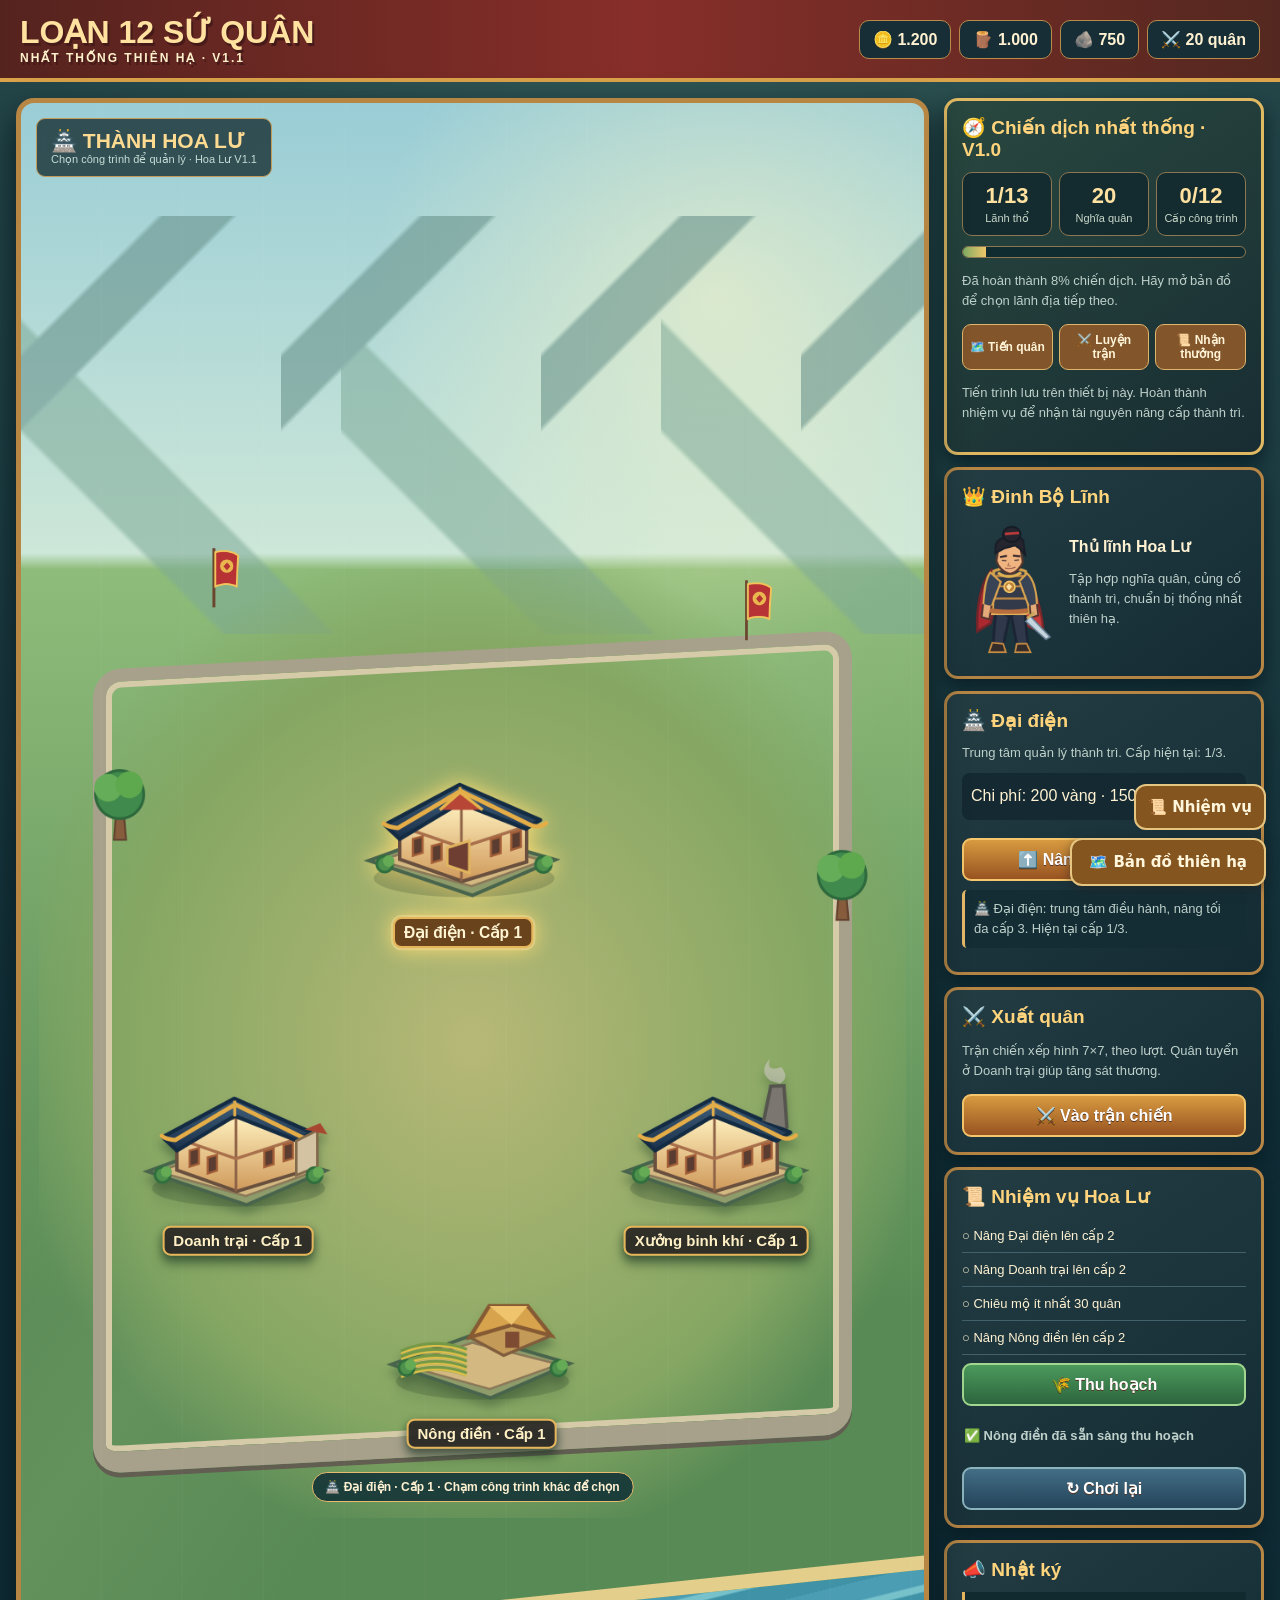
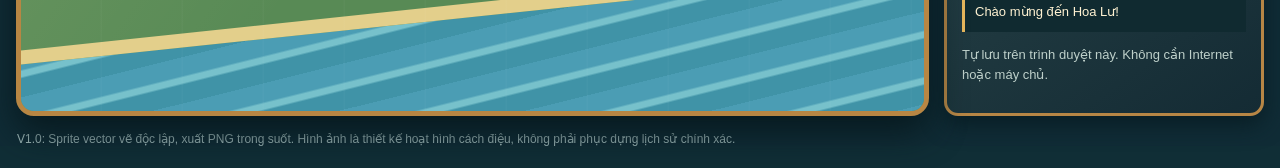
==== commit 8552c450: "feat(v1.1): activate Hoa Lu visual upgrade" ====
--- a/index.html
+++ b/index.html
@@ -1,7 +1,7 @@
 <!doctype html><html lang="vi"><head><meta charset="utf-8"><meta name="viewport" content="width=device-width,initial-scale=1"><title>Loạn 12 Sứ Quân — Hoa Lư V1.0</title><style>
 :root{font-family:Segoe UI,Arial,sans-serif;color:#fff2d2;background:#102e36}*{box-sizing:border-box}body{margin:0;background:radial-gradient(circle at 50% -10%,#365d59,#102c36 72%)}button{font:inherit;cursor:pointer}header{display:flex;justify-content:space-between;gap:14px;align-items:center;padding:13px 20px;background:linear-gradient(90deg,#55231e,#872e29,#542820);border-bottom:4px solid #dba34a;flex-wrap:wrap}.brand{font-size:clamp(22px,2.5vw,34px);font-weight:900;color:#ffe1a0;text-shadow:2px 3px #461a18}.brand small{display:block;font-size:12px;letter-spacing:2px;color:#fff1cb}.resources{display:flex;flex-wrap:wrap;gap:8px}.res{padding:9px 13px;border:1px solid #ba8a4b;background:#182e36;border-radius:10px;font-weight:700}.wrap{max-width:1450px;margin:auto;padding:16px;display:grid;grid-template-columns:minmax(0,1fr) 320px;gap:15px}.city{min-height:650px;position:relative;overflow:hidden;border:5px solid #b88643;border-radius:18px;background:linear-gradient(#91c9d7 0%,#c6e7dd 28%,#84b46f 29%,#609356 75%,#4d7d50);box-shadow:0 15px 35px #07191e}.mountains{position:absolute;inset:7% 0 auto;height:26%;background:linear-gradient(135deg,transparent 20%,#638d86 21% 31%,transparent 32%) 0 0/260px 100%,linear-gradient(45deg,transparent 27%,#7eaa98 28% 42%,transparent 43%) 0 0/320px 100%;opacity:.55}.river{position:absolute;bottom:-45px;left:-10%;width:125%;height:155px;transform:rotate(-6deg);background:repeating-linear-gradient(172deg,#4b9db4 0 18px,#77c1cb 20px 25px,#4093a7 27px 45px);border-top:14px solid #e3cf8b}.ground{position:absolute;inset:29% 2% 12%;background:radial-gradient(ellipse,#b7b877 0%,#85a763 58%,transparent 76%)}.wall{position:absolute;inset:34% 8% 16%;border:13px solid #a7a18b;border-bottom-width:21px;transform:skewY(-3deg);border-radius:28px;box-shadow:inset 0 0 0 6px #d5cba8,0 5px 0 #625e51;pointer-events:none}.buildings{position:absolute;inset:0}.building{position:absolute;width:clamp(145px,24%,260px);padding:0;border:0;background:transparent;transform:translate(-50%,-50%);transition:transform .15s,filter .15s;filter:drop-shadow(0 8px 5px #27472c70)}.building:hover,.building.active{transform:translate(-50%,-53%) scale(1.04);filter:drop-shadow(0 0 10px #ffdc74)}.building img{display:block;width:100%;height:auto;aspect-ratio:1;object-fit:contain}.building span{display:inline-block;background:#2b2926ee;border:2px solid #e4b55b;color:#fff0c5;border-radius:8px;padding:4px 9px;font-weight:700;font-size:clamp(11px,1.2vw,15px);white-space:nowrap}.tree{position:absolute;width:12%;pointer-events:none}.banner{position:absolute;width:9%;pointer-events:none}.side{display:flex;flex-direction:column;gap:12px}.panel{background:linear-gradient(145deg,#233d43,#142b34);border:3px solid #b78645;border-radius:14px;padding:15px;box-shadow:0 9px 22px #091e25}.panel h2{font-size:19px;color:#ffd47c;margin:0 0 11px}.portrait{display:flex;align-items:center;gap:12px}.portrait img{height:142px;width:95px;object-fit:contain;object-position:bottom;flex-shrink:0}.muted{color:#bed0ca;font-size:13px;line-height:1.55}.stats{margin:10px 0;padding:9px;background:#142932;border-radius:8px;line-height:1.8}.btn{background:linear-gradient(#d89b40,#985321);border:2px solid #f5c66c;border-radius:9px;padding:10px 12px;color:white;font-weight:800;text-shadow:0 1px #583522;width:100%;margin-top:8px}.btn:hover{filter:brightness(1.15)}.btn:disabled{filter:grayscale(.9);opacity:.5;cursor:not-allowed}.btn.secondary{background:linear-gradient(#426e86,#244459);border-color:#8cb4bd}.btn.green{background:linear-gradient(#4c9a5c,#2c653e);border-color:#a3d68e}.notice{font-size:13px;background:#102a30;border-left:3px solid #e7b75d;padding:10px;line-height:1.5}.mission{padding:9px 0;border-bottom:1px solid #42616a;font-size:13px}.mission.done{color:#a4e3a7}.foot{max-width:1450px;margin:0 auto 22px;padding:0 17px;color:#a8c2c2;font-size:12px}.topline{position:absolute;top:15px;left:15px;background:#203a3edb;padding:10px 14px;border:1px solid #c49b59;border-radius:9px;z-index:2}.citytitle{font-weight:900;font-size:21px;color:#ffdb92}.vtag{font-size:11px;color:#c5ddd6}.actions{display:flex;gap:7px;flex-wrap:wrap}.actions .btn{width:auto;flex:1;min-width:100px}@media(max-width:900px){.wrap{grid-template-columns:1fr}.city{min-height:570px}.side{display:grid;grid-template-columns:repeat(2,minmax(0,1fr))}.building{width:26%}}@media(max-width:560px){header{padding:10px}.wrap{padding:8px}.city{min-height:460px}.building{width:37%}.building span{font-size:10px;padding:3px 5px}.side{grid-template-columns:1fr}.topline{top:6px;left:6px;padding:6px}.citytitle{font-size:16px}.wall{inset:34% 4% 16%;border-width:8px}.resources{gap:4px}.res{font-size:12px;padding:7px}}
-</style><link rel="stylesheet" href="mobile.css"><link rel="stylesheet" href="gameplay-v10.css"><link rel="stylesheet" href="city-economy-v10.css"></head><body><header><div class="brand">LOẠN 12 SỨ QUÂN<small>NHẤT THỐNG THIÊN HẠ · V1.0</small></div><div class="resources"><div class="res">🪙 <span id="gold">0</span></div><div class="res">🪵 <span id="wood">0</span></div><div class="res">🪨 <span id="stone">0</span></div><div class="res">⚔️ <span id="army">0</span> quân</div></div></header><main class="wrap"><section class="city"><div class="mountains"></div><div class="ground"></div><div class="wall"></div><div class="river"></div><div class="topline"><div class="citytitle">🏯 THÀNH HOA LƯ</div><div class="vtag">Chọn công trình để quản lý · Bản thử nghiệm</div></div><img class="tree" src="assets/tree.png" style="left:5%;top:40%"><img class="tree" src="assets/tree.png" style="right:3%;top:45%"><img class="banner" src="assets/banner.png" style="left:17%;top:27%"><img class="banner" src="assets/banner.png" style="right:15%;top:29%"><div class="buildings" id="buildings"></div></section><aside class="side"><section class="panel"><h2>👑 Đinh Bộ Lĩnh</h2><div class="portrait"><img src="assets/dinh_bo_linh.png" alt="Đinh Bộ Lĩnh"><div><b>Thủ lĩnh Hoa Lư</b><p class="muted">Tập hợp nghĩa quân, củng cố thành trì, chuẩn bị thống nhất thiên hạ.</p></div></div></section><section class="panel"><h2 id="selname">🏯 Đại điện</h2><div id="details" class="muted"></div><div class="stats" id="cost"></div><button class="btn" id="upgrade">⬆️ Nâng cấp</button><button class="btn secondary" id="train" style="display:none">⚔️ Tuyển quân</button><p id="city-bonus" class="muted"></p></section><section class="panel"><h2>⚔️ Xuất quân</h2><p class="muted">Trận chiến xếp hình 7×7, theo lượt. Quân tuyển ở Doanh trại giúp tăng sát thương.</p><a class="btn" href="battle.html" style="display:block;text-align:center;text-decoration:none">⚔️ Vào trận chiến</a></section><section class="panel"><h2>📜 Nhiệm vụ Hoa Lư</h2><div id="missions"></div><div class="actions"><button class="btn green" id="collect">🌾 Thu hoạch</button><div id="harvest-timer" class="muted" aria-live="polite"></div><button class="btn secondary" id="reset">↻ Chơi lại</button></div></section><section class="panel"><h2>📣 Nhật ký</h2><div id="notice" class="notice" aria-live="polite">Chào mừng đến Hoa Lư!</div><p class="muted">Tự lưu trên trình duyệt này. Không cần Internet hoặc máy chủ.</p></section></aside></main><div class="foot">V1.0: Sprite vector vẽ độc lập, xuất PNG trong suốt. Hình ảnh là thiết kế hoạt hình cách điệu, không phải phục dựng lịch sử chính xác.</div><script>
+</style><link rel="stylesheet" href="mobile.css"><link rel="stylesheet" href="gameplay-v10.css"><link rel="stylesheet" href="city-economy-v10.css"><link rel="stylesheet" href="hoalu-v11.css"></head><body><header><div class="brand">LOẠN 12 SỨ QUÂN<small>NHẤT THỐNG THIÊN HẠ · V1.1</small></div><div class="resources"><div class="res">🪙 <span id="gold">0</span></div><div class="res">🪵 <span id="wood">0</span></div><div class="res">🪨 <span id="stone">0</span></div><div class="res">⚔️ <span id="army">0</span> quân</div></div></header><main class="wrap"><section class="city"><div class="mountains"></div><div class="ground"></div><div class="wall"></div><div class="river"></div><div class="topline"><div class="citytitle">🏯 THÀNH HOA LƯ</div><div class="vtag">Chọn công trình để quản lý · Hoa Lư V1.1</div></div><img class="tree" src="assets/tree.png" style="left:5%;top:40%"><img class="tree" src="assets/tree.png" style="right:3%;top:45%"><img class="banner" src="assets/banner.png" style="left:17%;top:27%"><img class="banner" src="assets/banner.png" style="right:15%;top:29%"><div class="buildings" id="buildings"></div></section><aside class="side"><section class="panel"><h2>👑 Đinh Bộ Lĩnh</h2><div class="portrait"><img src="assets/dinh_bo_linh.png" alt="Đinh Bộ Lĩnh"><div><b>Thủ lĩnh Hoa Lư</b><p class="muted">Tập hợp nghĩa quân, củng cố thành trì, chuẩn bị thống nhất thiên hạ.</p></div></div></section><section class="panel"><h2 id="selname">🏯 Đại điện</h2><div id="details" class="muted"></div><div class="stats" id="cost"></div><button class="btn" id="upgrade">⬆️ Nâng cấp</button><button class="btn secondary" id="train" style="display:none">⚔️ Tuyển quân</button><p id="city-bonus" class="muted"></p></section><section class="panel"><h2>⚔️ Xuất quân</h2><p class="muted">Trận chiến xếp hình 7×7, theo lượt. Quân tuyển ở Doanh trại giúp tăng sát thương.</p><a class="btn" href="battle.html" style="display:block;text-align:center;text-decoration:none">⚔️ Vào trận chiến</a></section><section class="panel"><h2>📜 Nhiệm vụ Hoa Lư</h2><div id="missions"></div><div class="actions"><button class="btn green" id="collect">🌾 Thu hoạch</button><div id="harvest-timer" class="muted" aria-live="polite"></div><button class="btn secondary" id="reset">↻ Chơi lại</button></div></section><section class="panel"><h2>📣 Nhật ký</h2><div id="notice" class="notice" aria-live="polite">Chào mừng đến Hoa Lư!</div><p class="muted">Tự lưu trên trình duyệt này. Không cần Internet hoặc máy chủ.</p></section></aside></main><div class="foot">V1.0: Sprite vector vẽ độc lập, xuất PNG trong suốt. Hình ảnh là thiết kế hoạt hình cách điệu, không phải phục dựng lịch sử chính xác.</div><script>
 const defs={hall:{name:'Đại điện',desc:'Trung tâm quản lý thành trì.',x:49,y:45},barracks:{name:'Doanh trại',desc:'Tuyển và huấn luyện nghĩa quân.',x:24,y:64},forge:{name:'Xưởng binh khí',desc:'Rèn và cải thiện trang bị.',x:77,y:64},farm:{name:'Nông điền',desc:'Sản xuất lương thực và tài nguyên.',x:51,y:76}};
 const KEY='loan12_hoalu_v03';const initial=()=>({gold:1200,wood:1000,stone:750,army:20,levels:{hall:1,barracks:1,forge:1,farm:1},harvest:0});let state;try{const x=JSON.parse(localStorage.getItem(KEY));state=x&&x.levels?x:initial()}catch(e){state=initial()}let selected='hall';const el=id=>document.getElementById(id);const fmt=x=>Math.floor(x).toLocaleString('vi-VN');function save(){try{localStorage.setItem(KEY,JSON.stringify(state))}catch(e){msg('Trình duyệt không cho phép lưu tự động.')}}function msg(t){el('notice').textContent=t}function cost(k){let lv=state.levels[k];return {gold:200*lv,wood:150*lv,stone:100*lv}}function affordable(c){return ['gold','wood','stone'].every(k=>state[k]>=c[k])}function render(){for(const k of ['gold','wood','stone','army'])el(k).textContent=fmt(state[k]);let b=el('buildings');b.innerHTML='';for(const [k,d] of Object.entries(defs)){let button=document.createElement('button');button.className='building'+(selected===k?' active':'');button.style.left=d.x+'%';button.style.top=d.y+'%';button.setAttribute('aria-label',d.name+', cấp '+state.levels[k]);let img=document.createElement('img');img.src=`assets/${k}_lv${state.levels[k]}.png`;img.alt=d.name;let span=document.createElement('span');span.textContent=d.name+' · Cấp '+state.levels[k];button.append(img,span);button.onclick=()=>{selected=k;render()};b.append(button)}let d=defs[selected],lv=state.levels[selected];el('selname').textContent='🏯 '+d.name;el('details').textContent=d.desc+' Cấp hiện tại: '+lv+'/3.';let c=cost(selected);el('cost').textContent=lv===3?'Đã đạt cấp tối đa.':`Chi phí: ${fmt(c.gold)} vàng · ${fmt(c.wood)} gỗ · ${fmt(c.stone)} đá`;el('upgrade').disabled=lv>=3||!affordable(c);el('upgrade').textContent=lv>=3?'✓ Đã đạt cấp tối đa':'⬆️ Nâng cấp lên cấp '+(lv+1);el('train').style.display=selected==='barracks'?'block':'none';el('train').disabled=state.gold<150||state.wood<70;const ms=[['Nâng Đại điện lên cấp 2',state.levels.hall>=2],['Nâng Doanh trại lên cấp 2',state.levels.barracks>=2],['Chiêu mộ ít nhất 30 quân',state.army>=30],['Nâng Nông điền lên cấp 2',state.levels.farm>=2]];el('missions').innerHTML=ms.map(([s,done])=>`<div class="mission ${done?'done':''}">${done?'✓':'○'} ${s}</div>`).join('')}
 el('upgrade').onclick=()=>{let lv=state.levels[selected];if(lv>=3)return;let c=cost(selected);if(!affordable(c))return msg('Chưa đủ tài nguyên để nâng cấp.');for(let k of ['gold','wood','stone'])state[k]-=c[k];state.levels[selected]++;save();render();msg('Đã nâng cấp '+defs[selected].name+' lên cấp '+state.levels[selected]+'!')};el('train').onclick=()=>{if(state.gold<150||state.wood<70)return;state.gold-=150;state.wood-=70;state.army+=10;save();render();msg('Đã tuyển thêm 10 nghĩa quân!')};el('collect').onclick=()=>{let now=Date.now(),wait=10000-(now-state.harvest);if(wait>0)return msg('Cần chờ '+Math.ceil(wait/1000)+' giây để thu hoạch tiếp.');let f=state.levels.farm;state.gold+=120*f;state.wood+=95*f;state.stone+=70*f;state.harvest=now;save();render();msg('Đã thu hoạch: +'+120*f+' vàng, +'+95*f+' gỗ, +'+70*f+' đá.')};el('reset').onclick=()=>{if(!confirm('Xóa tiến trình thành trì và chơi lại?'))return;state=initial();save();render();msg('Đã bắt đầu lại chiến dịch Hoa Lư.')};render();
-</script><script src="gameplay-v10.js"></script><script src="city-economy-v10.js"></script><a href="map.html" style="position:fixed;bottom:14px;right:14px;z-index:9999;background:#85551f;color:#fff6dc;border:2px solid #e5c580;border-radius:12px;padding:13px 17px;font:700 15px system-ui;text-decoration:none;box-shadow:0 3px 12px #2228">🗺️ Bản đồ thiên hạ</a><a href="quests.html" style="position:fixed;bottom:70px;right:14px;z-index:9999;background:#85551f;color:#fff6dc;border:2px solid #e5c580;border-radius:12px;padding:12px;text-decoration:none;font:700 15px system-ui">📜 Nhiệm vụ</a></body></html>
+</script><script src="gameplay-v10.js"></script><script src="city-economy-v10.js"></script><script src="hoalu-v11.js"></script><a href="map.html" style="position:fixed;bottom:14px;right:14px;z-index:9999;background:#85551f;color:#fff6dc;border:2px solid #e5c580;border-radius:12px;padding:13px 17px;font:700 15px system-ui;text-decoration:none;box-shadow:0 3px 12px #2228">🗺️ Bản đồ thiên hạ</a><a href="quests.html" style="position:fixed;bottom:70px;right:14px;z-index:9999;background:#85551f;color:#fff6dc;border:2px solid #e5c580;border-radius:12px;padding:12px;text-decoration:none;font:700 15px system-ui">📜 Nhiệm vụ</a></body></html>
--- a/city-economy-v10.css
+++ b/city-economy-v10.css
@@ -0,0 +1,4 @@
+#city-bonus{margin:9px 0;padding:9px;border-left:3px solid #e5b968;background:#142d35;border-radius:5px}
+#harvest-timer{margin-top:7px;padding:6px 2px;font-weight:600}
+#collect:disabled{opacity:.6;cursor:not-allowed}
+@media(max-width:560px){#city-bonus,#harvest-timer{font-size:13px}}
--- a/hoalu-v11.css
+++ b/hoalu-v11.css
@@ -0,0 +1,22 @@
+/* Hoa Lu V1.1 visual polish: progressive enhancement only. */
+.city{isolation:isolate;background:linear-gradient(180deg,#9acdd6 0%,#cde7d8 28%,#8ebc7a 29%,#588a55 75%);transition:box-shadow .25s}
+.city::before{content:"";position:absolute;inset:0;pointer-events:none;z-index:0;background:radial-gradient(circle at 77% 12%,#fff7c685,transparent 22%),linear-gradient(125deg,transparent 35%,#fff7c012 50%,transparent 65%)}
+.city::after{content:"";position:absolute;inset:0;pointer-events:none;z-index:1;background:repeating-linear-gradient(90deg,transparent 0 79px,#ffffff06 80px 81px)}
+.city .mountains,.city .river,.city .ground,.city .wall{pointer-events:none}
+.city .buildings{z-index:3}
+.city .topline{z-index:5;backdrop-filter:blur(4px)}
+.city .tree,.city .banner{z-index:2}
+.city .banner{transform-origin:50% 0;animation:hoaLuBanner 4.5s ease-in-out infinite alternate}
+.city .banner:nth-of-type(4){animation-delay:-2s}
+.building{z-index:1;outline-offset:3px;touch-action:manipulation}
+.building:focus-visible{outline:3px solid #fff3b5;border-radius:14px}
+.building.active{z-index:4}
+.building.active span{background:#68431c;color:#fff5d3;box-shadow:0 0 0 2px #ffe09c66}
+.building span{box-shadow:0 3px 8px #0d221b80}
+.building[data-level="2"] img{filter:drop-shadow(0 0 5px #f9cf6b60)}
+.building[data-level="3"] img{filter:drop-shadow(0 0 9px #ffe5a8a0)}
+.city-hint{position:absolute;left:50%;bottom:13%;transform:translateX(-50%);z-index:4;background:#102f36d9;border:1px solid #e8bc6e;border-radius:999px;padding:7px 13px;font-size:12px;font-weight:700;pointer-events:none;white-space:nowrap;max-width:90%;text-overflow:ellipsis;overflow:hidden}
+.city-scene-info{margin:8px 0 0;color:#d8e7d3;font-size:12px}
+@keyframes hoaLuBanner{from{transform:rotate(-2deg)}to{transform:rotate(3deg)}}
+@media(max-width:560px){.city{min-height:490px}.city-hint{bottom:10%;font-size:11px}.building{width:35%}.building span{max-width:100%;white-space:normal;line-height:1.2}}
+@media(prefers-reduced-motion:reduce){.city .banner{animation:none}.building{transition:none}}
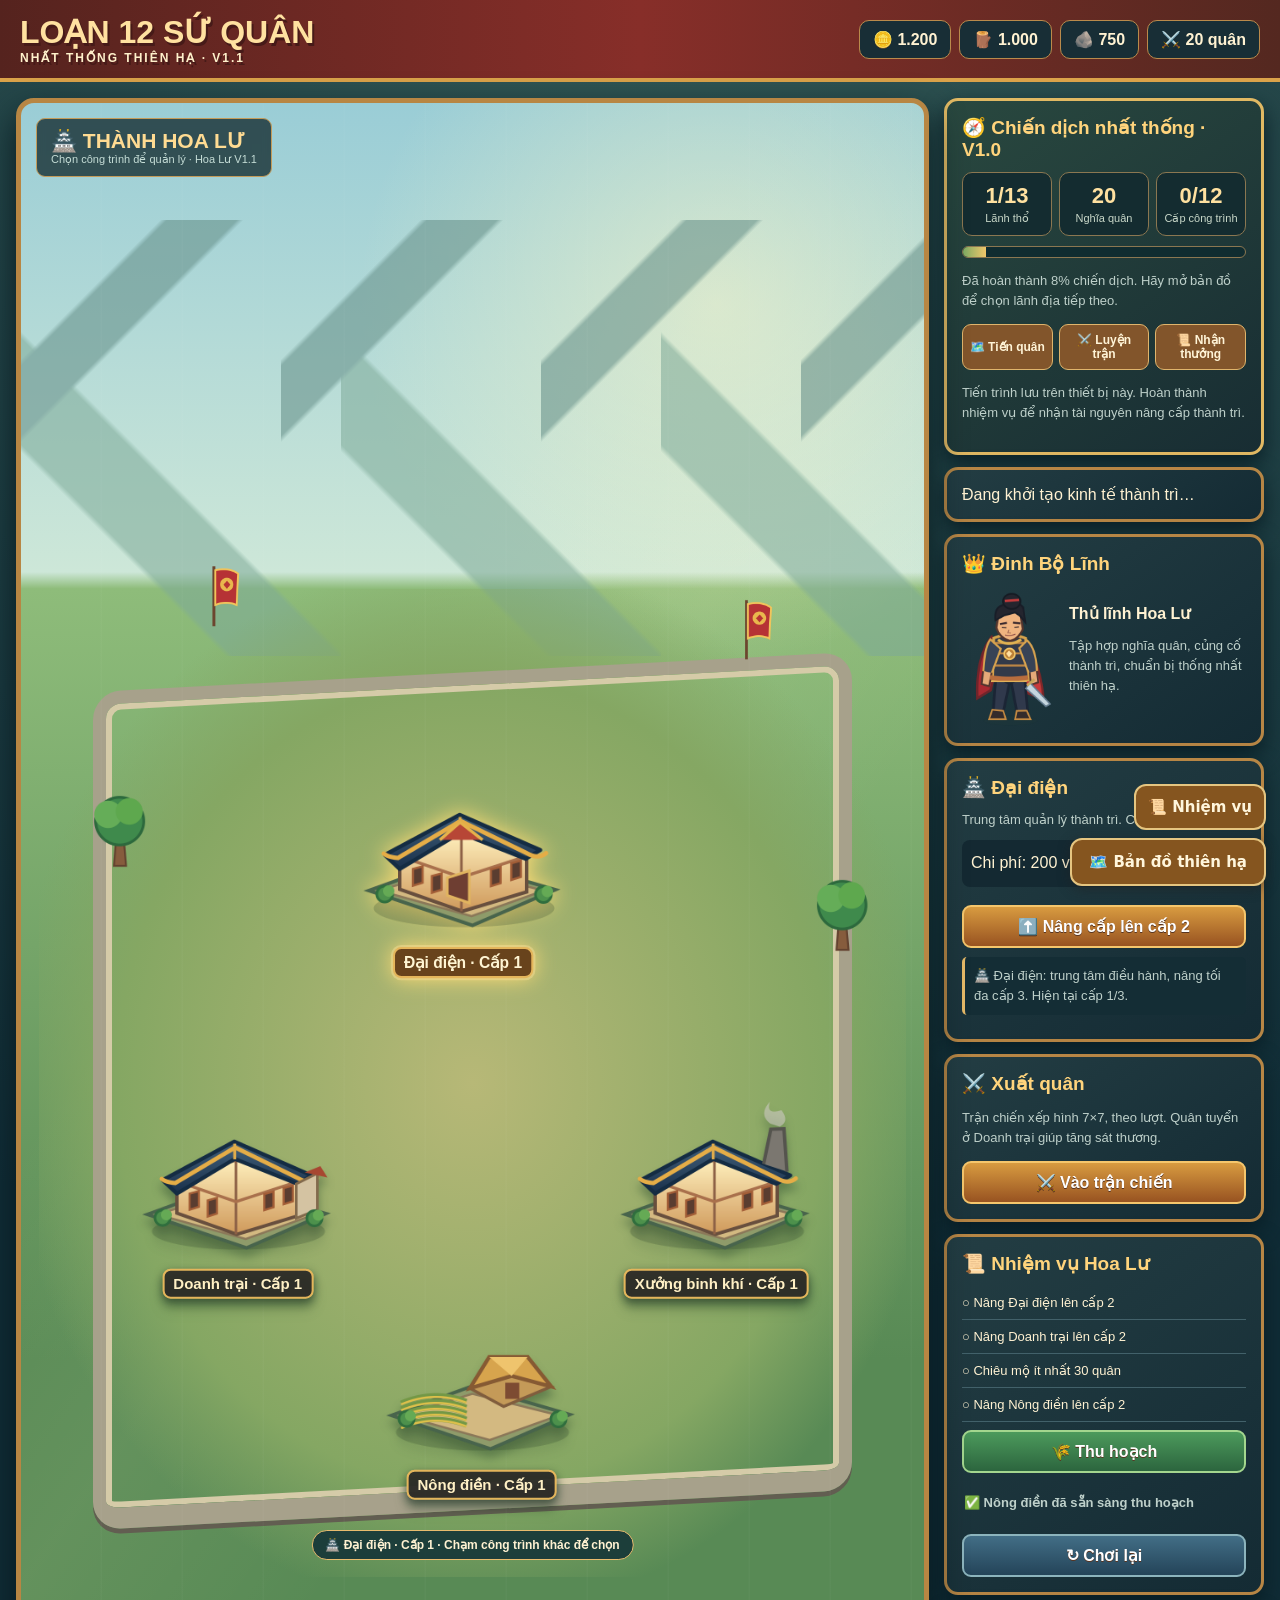
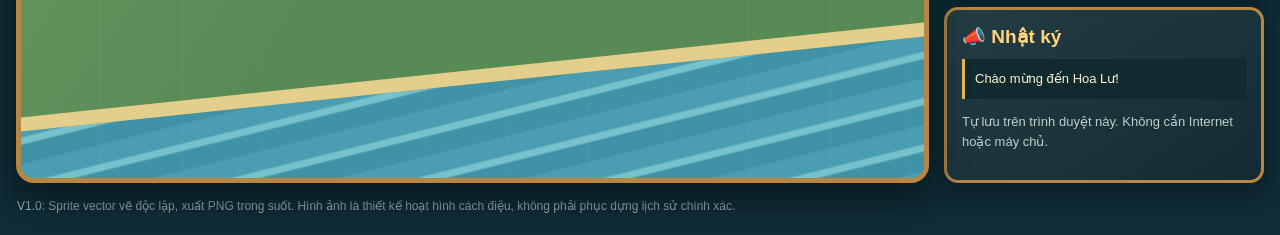
==== commit dfe50118: "feat(v1.1): show city economy overview" ====
--- a/index.html
+++ b/index.html
@@ -1,7 +1,7 @@
 <!doctype html><html lang="vi"><head><meta charset="utf-8"><meta name="viewport" content="width=device-width,initial-scale=1"><title>Loạn 12 Sứ Quân — Hoa Lư V1.0</title><style>
 :root{font-family:Segoe UI,Arial,sans-serif;color:#fff2d2;background:#102e36}*{box-sizing:border-box}body{margin:0;background:radial-gradient(circle at 50% -10%,#365d59,#102c36 72%)}button{font:inherit;cursor:pointer}header{display:flex;justify-content:space-between;gap:14px;align-items:center;padding:13px 20px;background:linear-gradient(90deg,#55231e,#872e29,#542820);border-bottom:4px solid #dba34a;flex-wrap:wrap}.brand{font-size:clamp(22px,2.5vw,34px);font-weight:900;color:#ffe1a0;text-shadow:2px 3px #461a18}.brand small{display:block;font-size:12px;letter-spacing:2px;color:#fff1cb}.resources{display:flex;flex-wrap:wrap;gap:8px}.res{padding:9px 13px;border:1px solid #ba8a4b;background:#182e36;border-radius:10px;font-weight:700}.wrap{max-width:1450px;margin:auto;padding:16px;display:grid;grid-template-columns:minmax(0,1fr) 320px;gap:15px}.city{min-height:650px;position:relative;overflow:hidden;border:5px solid #b88643;border-radius:18px;background:linear-gradient(#91c9d7 0%,#c6e7dd 28%,#84b46f 29%,#609356 75%,#4d7d50);box-shadow:0 15px 35px #07191e}.mountains{position:absolute;inset:7% 0 auto;height:26%;background:linear-gradient(135deg,transparent 20%,#638d86 21% 31%,transparent 32%) 0 0/260px 100%,linear-gradient(45deg,transparent 27%,#7eaa98 28% 42%,transparent 43%) 0 0/320px 100%;opacity:.55}.river{position:absolute;bottom:-45px;left:-10%;width:125%;height:155px;transform:rotate(-6deg);background:repeating-linear-gradient(172deg,#4b9db4 0 18px,#77c1cb 20px 25px,#4093a7 27px 45px);border-top:14px solid #e3cf8b}.ground{position:absolute;inset:29% 2% 12%;background:radial-gradient(ellipse,#b7b877 0%,#85a763 58%,transparent 76%)}.wall{position:absolute;inset:34% 8% 16%;border:13px solid #a7a18b;border-bottom-width:21px;transform:skewY(-3deg);border-radius:28px;box-shadow:inset 0 0 0 6px #d5cba8,0 5px 0 #625e51;pointer-events:none}.buildings{position:absolute;inset:0}.building{position:absolute;width:clamp(145px,24%,260px);padding:0;border:0;background:transparent;transform:translate(-50%,-50%);transition:transform .15s,filter .15s;filter:drop-shadow(0 8px 5px #27472c70)}.building:hover,.building.active{transform:translate(-50%,-53%) scale(1.04);filter:drop-shadow(0 0 10px #ffdc74)}.building img{display:block;width:100%;height:auto;aspect-ratio:1;object-fit:contain}.building span{display:inline-block;background:#2b2926ee;border:2px solid #e4b55b;color:#fff0c5;border-radius:8px;padding:4px 9px;font-weight:700;font-size:clamp(11px,1.2vw,15px);white-space:nowrap}.tree{position:absolute;width:12%;pointer-events:none}.banner{position:absolute;width:9%;pointer-events:none}.side{display:flex;flex-direction:column;gap:12px}.panel{background:linear-gradient(145deg,#233d43,#142b34);border:3px solid #b78645;border-radius:14px;padding:15px;box-shadow:0 9px 22px #091e25}.panel h2{font-size:19px;color:#ffd47c;margin:0 0 11px}.portrait{display:flex;align-items:center;gap:12px}.portrait img{height:142px;width:95px;object-fit:contain;object-position:bottom;flex-shrink:0}.muted{color:#bed0ca;font-size:13px;line-height:1.55}.stats{margin:10px 0;padding:9px;background:#142932;border-radius:8px;line-height:1.8}.btn{background:linear-gradient(#d89b40,#985321);border:2px solid #f5c66c;border-radius:9px;padding:10px 12px;color:white;font-weight:800;text-shadow:0 1px #583522;width:100%;margin-top:8px}.btn:hover{filter:brightness(1.15)}.btn:disabled{filter:grayscale(.9);opacity:.5;cursor:not-allowed}.btn.secondary{background:linear-gradient(#426e86,#244459);border-color:#8cb4bd}.btn.green{background:linear-gradient(#4c9a5c,#2c653e);border-color:#a3d68e}.notice{font-size:13px;background:#102a30;border-left:3px solid #e7b75d;padding:10px;line-height:1.5}.mission{padding:9px 0;border-bottom:1px solid #42616a;font-size:13px}.mission.done{color:#a4e3a7}.foot{max-width:1450px;margin:0 auto 22px;padding:0 17px;color:#a8c2c2;font-size:12px}.topline{position:absolute;top:15px;left:15px;background:#203a3edb;padding:10px 14px;border:1px solid #c49b59;border-radius:9px;z-index:2}.citytitle{font-weight:900;font-size:21px;color:#ffdb92}.vtag{font-size:11px;color:#c5ddd6}.actions{display:flex;gap:7px;flex-wrap:wrap}.actions .btn{width:auto;flex:1;min-width:100px}@media(max-width:900px){.wrap{grid-template-columns:1fr}.city{min-height:570px}.side{display:grid;grid-template-columns:repeat(2,minmax(0,1fr))}.building{width:26%}}@media(max-width:560px){header{padding:10px}.wrap{padding:8px}.city{min-height:460px}.building{width:37%}.building span{font-size:10px;padding:3px 5px}.side{grid-template-columns:1fr}.topline{top:6px;left:6px;padding:6px}.citytitle{font-size:16px}.wall{inset:34% 4% 16%;border-width:8px}.resources{gap:4px}.res{font-size:12px;padding:7px}}
-</style><link rel="stylesheet" href="mobile.css"><link rel="stylesheet" href="gameplay-v10.css"><link rel="stylesheet" href="city-economy-v10.css"><link rel="stylesheet" href="hoalu-v11.css"></head><body><header><div class="brand">LOẠN 12 SỨ QUÂN<small>NHẤT THỐNG THIÊN HẠ · V1.1</small></div><div class="resources"><div class="res">🪙 <span id="gold">0</span></div><div class="res">🪵 <span id="wood">0</span></div><div class="res">🪨 <span id="stone">0</span></div><div class="res">⚔️ <span id="army">0</span> quân</div></div></header><main class="wrap"><section class="city"><div class="mountains"></div><div class="ground"></div><div class="wall"></div><div class="river"></div><div class="topline"><div class="citytitle">🏯 THÀNH HOA LƯ</div><div class="vtag">Chọn công trình để quản lý · Hoa Lư V1.1</div></div><img class="tree" src="assets/tree.png" style="left:5%;top:40%"><img class="tree" src="assets/tree.png" style="right:3%;top:45%"><img class="banner" src="assets/banner.png" style="left:17%;top:27%"><img class="banner" src="assets/banner.png" style="right:15%;top:29%"><div class="buildings" id="buildings"></div></section><aside class="side"><section class="panel"><h2>👑 Đinh Bộ Lĩnh</h2><div class="portrait"><img src="assets/dinh_bo_linh.png" alt="Đinh Bộ Lĩnh"><div><b>Thủ lĩnh Hoa Lư</b><p class="muted">Tập hợp nghĩa quân, củng cố thành trì, chuẩn bị thống nhất thiên hạ.</p></div></div></section><section class="panel"><h2 id="selname">🏯 Đại điện</h2><div id="details" class="muted"></div><div class="stats" id="cost"></div><button class="btn" id="upgrade">⬆️ Nâng cấp</button><button class="btn secondary" id="train" style="display:none">⚔️ Tuyển quân</button><p id="city-bonus" class="muted"></p></section><section class="panel"><h2>⚔️ Xuất quân</h2><p class="muted">Trận chiến xếp hình 7×7, theo lượt. Quân tuyển ở Doanh trại giúp tăng sát thương.</p><a class="btn" href="battle.html" style="display:block;text-align:center;text-decoration:none">⚔️ Vào trận chiến</a></section><section class="panel"><h2>📜 Nhiệm vụ Hoa Lư</h2><div id="missions"></div><div class="actions"><button class="btn green" id="collect">🌾 Thu hoạch</button><div id="harvest-timer" class="muted" aria-live="polite"></div><button class="btn secondary" id="reset">↻ Chơi lại</button></div></section><section class="panel"><h2>📣 Nhật ký</h2><div id="notice" class="notice" aria-live="polite">Chào mừng đến Hoa Lư!</div><p class="muted">Tự lưu trên trình duyệt này. Không cần Internet hoặc máy chủ.</p></section></aside></main><div class="foot">V1.0: Sprite vector vẽ độc lập, xuất PNG trong suốt. Hình ảnh là thiết kế hoạt hình cách điệu, không phải phục dựng lịch sử chính xác.</div><script>
+</style><link rel="stylesheet" href="mobile.css"><link rel="stylesheet" href="gameplay-v10.css"><link rel="stylesheet" href="city-economy-v10.css"><link rel="stylesheet" href="hoalu-v11.css"><link rel="stylesheet" href="economy-v11.css"></head><body><header><div class="brand">LOẠN 12 SỨ QUÂN<small>NHẤT THỐNG THIÊN HẠ · V1.1</small></div><div class="resources"><div class="res">🪙 <span id="gold">0</span></div><div class="res">🪵 <span id="wood">0</span></div><div class="res">🪨 <span id="stone">0</span></div><div class="res">⚔️ <span id="army">0</span> quân</div></div></header><main class="wrap"><section class="city"><div class="mountains"></div><div class="ground"></div><div class="wall"></div><div class="river"></div><div class="topline"><div class="citytitle">🏯 THÀNH HOA LƯ</div><div class="vtag">Chọn công trình để quản lý · Hoa Lư V1.1</div></div><img class="tree" src="assets/tree.png" style="left:5%;top:40%"><img class="tree" src="assets/tree.png" style="right:3%;top:45%"><img class="banner" src="assets/banner.png" style="left:17%;top:27%"><img class="banner" src="assets/banner.png" style="right:15%;top:29%"><div class="buildings" id="buildings"></div></section><aside class="side"><section class="panel" id="economy-v11" aria-live="off"></section><section class="panel"><h2>👑 Đinh Bộ Lĩnh</h2><div class="portrait"><img src="assets/dinh_bo_linh.png" alt="Đinh Bộ Lĩnh"><div><b>Thủ lĩnh Hoa Lư</b><p class="muted">Tập hợp nghĩa quân, củng cố thành trì, chuẩn bị thống nhất thiên hạ.</p></div></div></section><section class="panel"><h2 id="selname">🏯 Đại điện</h2><div id="details" class="muted"></div><div class="stats" id="cost"></div><button class="btn" id="upgrade">⬆️ Nâng cấp</button><button class="btn secondary" id="train" style="display:none">⚔️ Tuyển quân</button><p id="city-bonus" class="muted"></p></section><section class="panel"><h2>⚔️ Xuất quân</h2><p class="muted">Trận chiến xếp hình 7×7, theo lượt. Quân tuyển ở Doanh trại giúp tăng sát thương.</p><a class="btn" href="battle.html" style="display:block;text-align:center;text-decoration:none">⚔️ Vào trận chiến</a></section><section class="panel"><h2>📜 Nhiệm vụ Hoa Lư</h2><div id="missions"></div><div class="actions"><button class="btn green" id="collect">🌾 Thu hoạch</button><div id="harvest-timer" class="muted" aria-live="polite"></div><button class="btn secondary" id="reset">↻ Chơi lại</button></div></section><section class="panel"><h2>📣 Nhật ký</h2><div id="notice" class="notice" aria-live="polite">Chào mừng đến Hoa Lư!</div><p class="muted">Tự lưu trên trình duyệt này. Không cần Internet hoặc máy chủ.</p></section></aside></main><div class="foot">V1.0: Sprite vector vẽ độc lập, xuất PNG trong suốt. Hình ảnh là thiết kế hoạt hình cách điệu, không phải phục dựng lịch sử chính xác.</div><script>
 const defs={hall:{name:'Đại điện',desc:'Trung tâm quản lý thành trì.',x:49,y:45},barracks:{name:'Doanh trại',desc:'Tuyển và huấn luyện nghĩa quân.',x:24,y:64},forge:{name:'Xưởng binh khí',desc:'Rèn và cải thiện trang bị.',x:77,y:64},farm:{name:'Nông điền',desc:'Sản xuất lương thực và tài nguyên.',x:51,y:76}};
 const KEY='loan12_hoalu_v03';const initial=()=>({gold:1200,wood:1000,stone:750,army:20,levels:{hall:1,barracks:1,forge:1,farm:1},harvest:0});let state;try{const x=JSON.parse(localStorage.getItem(KEY));state=x&&x.levels?x:initial()}catch(e){state=initial()}let selected='hall';const el=id=>document.getElementById(id);const fmt=x=>Math.floor(x).toLocaleString('vi-VN');function save(){try{localStorage.setItem(KEY,JSON.stringify(state))}catch(e){msg('Trình duyệt không cho phép lưu tự động.')}}function msg(t){el('notice').textContent=t}function cost(k){let lv=state.levels[k];return {gold:200*lv,wood:150*lv,stone:100*lv}}function affordable(c){return ['gold','wood','stone'].every(k=>state[k]>=c[k])}function render(){for(const k of ['gold','wood','stone','army'])el(k).textContent=fmt(state[k]);let b=el('buildings');b.innerHTML='';for(const [k,d] of Object.entries(defs)){let button=document.createElement('button');button.className='building'+(selected===k?' active':'');button.style.left=d.x+'%';button.style.top=d.y+'%';button.setAttribute('aria-label',d.name+', cấp '+state.levels[k]);let img=document.createElement('img');img.src=`assets/${k}_lv${state.levels[k]}.png`;img.alt=d.name;let span=document.createElement('span');span.textContent=d.name+' · Cấp '+state.levels[k];button.append(img,span);button.onclick=()=>{selected=k;render()};b.append(button)}let d=defs[selected],lv=state.levels[selected];el('selname').textContent='🏯 '+d.name;el('details').textContent=d.desc+' Cấp hiện tại: '+lv+'/3.';let c=cost(selected);el('cost').textContent=lv===3?'Đã đạt cấp tối đa.':`Chi phí: ${fmt(c.gold)} vàng · ${fmt(c.wood)} gỗ · ${fmt(c.stone)} đá`;el('upgrade').disabled=lv>=3||!affordable(c);el('upgrade').textContent=lv>=3?'✓ Đã đạt cấp tối đa':'⬆️ Nâng cấp lên cấp '+(lv+1);el('train').style.display=selected==='barracks'?'block':'none';el('train').disabled=state.gold<150||state.wood<70;const ms=[['Nâng Đại điện lên cấp 2',state.levels.hall>=2],['Nâng Doanh trại lên cấp 2',state.levels.barracks>=2],['Chiêu mộ ít nhất 30 quân',state.army>=30],['Nâng Nông điền lên cấp 2',state.levels.farm>=2]];el('missions').innerHTML=ms.map(([s,done])=>`<div class="mission ${done?'done':''}">${done?'✓':'○'} ${s}</div>`).join('')}
 el('upgrade').onclick=()=>{let lv=state.levels[selected];if(lv>=3)return;let c=cost(selected);if(!affordable(c))return msg('Chưa đủ tài nguyên để nâng cấp.');for(let k of ['gold','wood','stone'])state[k]-=c[k];state.levels[selected]++;save();render();msg('Đã nâng cấp '+defs[selected].name+' lên cấp '+state.levels[selected]+'!')};el('train').onclick=()=>{if(state.gold<150||state.wood<70)return;state.gold-=150;state.wood-=70;state.army+=10;save();render();msg('Đã tuyển thêm 10 nghĩa quân!')};el('collect').onclick=()=>{let now=Date.now(),wait=10000-(now-state.harvest);if(wait>0)return msg('Cần chờ '+Math.ceil(wait/1000)+' giây để thu hoạch tiếp.');let f=state.levels.farm;state.gold+=120*f;state.wood+=95*f;state.stone+=70*f;state.harvest=now;save();render();msg('Đã thu hoạch: +'+120*f+' vàng, +'+95*f+' gỗ, +'+70*f+' đá.')};el('reset').onclick=()=>{if(!confirm('Xóa tiến trình thành trì và chơi lại?'))return;state=initial();save();render();msg('Đã bắt đầu lại chiến dịch Hoa Lư.')};render();
-</script><script src="gameplay-v10.js"></script><script src="city-economy-v10.js"></script><script src="hoalu-v11.js"></script><a href="map.html" style="position:fixed;bottom:14px;right:14px;z-index:9999;background:#85551f;color:#fff6dc;border:2px solid #e5c580;border-radius:12px;padding:13px 17px;font:700 15px system-ui;text-decoration:none;box-shadow:0 3px 12px #2228">🗺️ Bản đồ thiên hạ</a><a href="quests.html" style="position:fixed;bottom:70px;right:14px;z-index:9999;background:#85551f;color:#fff6dc;border:2px solid #e5c580;border-radius:12px;padding:12px;text-decoration:none;font:700 15px system-ui">📜 Nhiệm vụ</a></body></html>
+</script><script src="gameplay-v10.js"></script><script src="city-economy-v10.js"></script><script src="hoalu-v11.js"></script><script src="economy-v11.js"></script><a href="map.html" style="position:fixed;bottom:14px;right:14px;z-index:9999;background:#85551f;color:#fff6dc;border:2px solid #e5c580;border-radius:12px;padding:13px 17px;font:700 15px system-ui;text-decoration:none;box-shadow:0 3px 12px #2228">🗺️ Bản đồ thiên hạ</a><a href="quests.html" style="position:fixed;bottom:70px;right:14px;z-index:9999;background:#85551f;color:#fff6dc;border:2px solid #e5c580;border-radius:12px;padding:12px;text-decoration:none;font:700 15px system-ui">📜 Nhiệm vụ</a></body></html>
--- a/economy-v11.css
+++ b/economy-v11.css
@@ -0,0 +1 @@
+#economy-v11 p{font-size:13px;line-height:1.5;margin:8px 0}#economy-v11 h2{margin:0 0 10px;color:#ffd47c;font-size:19px}
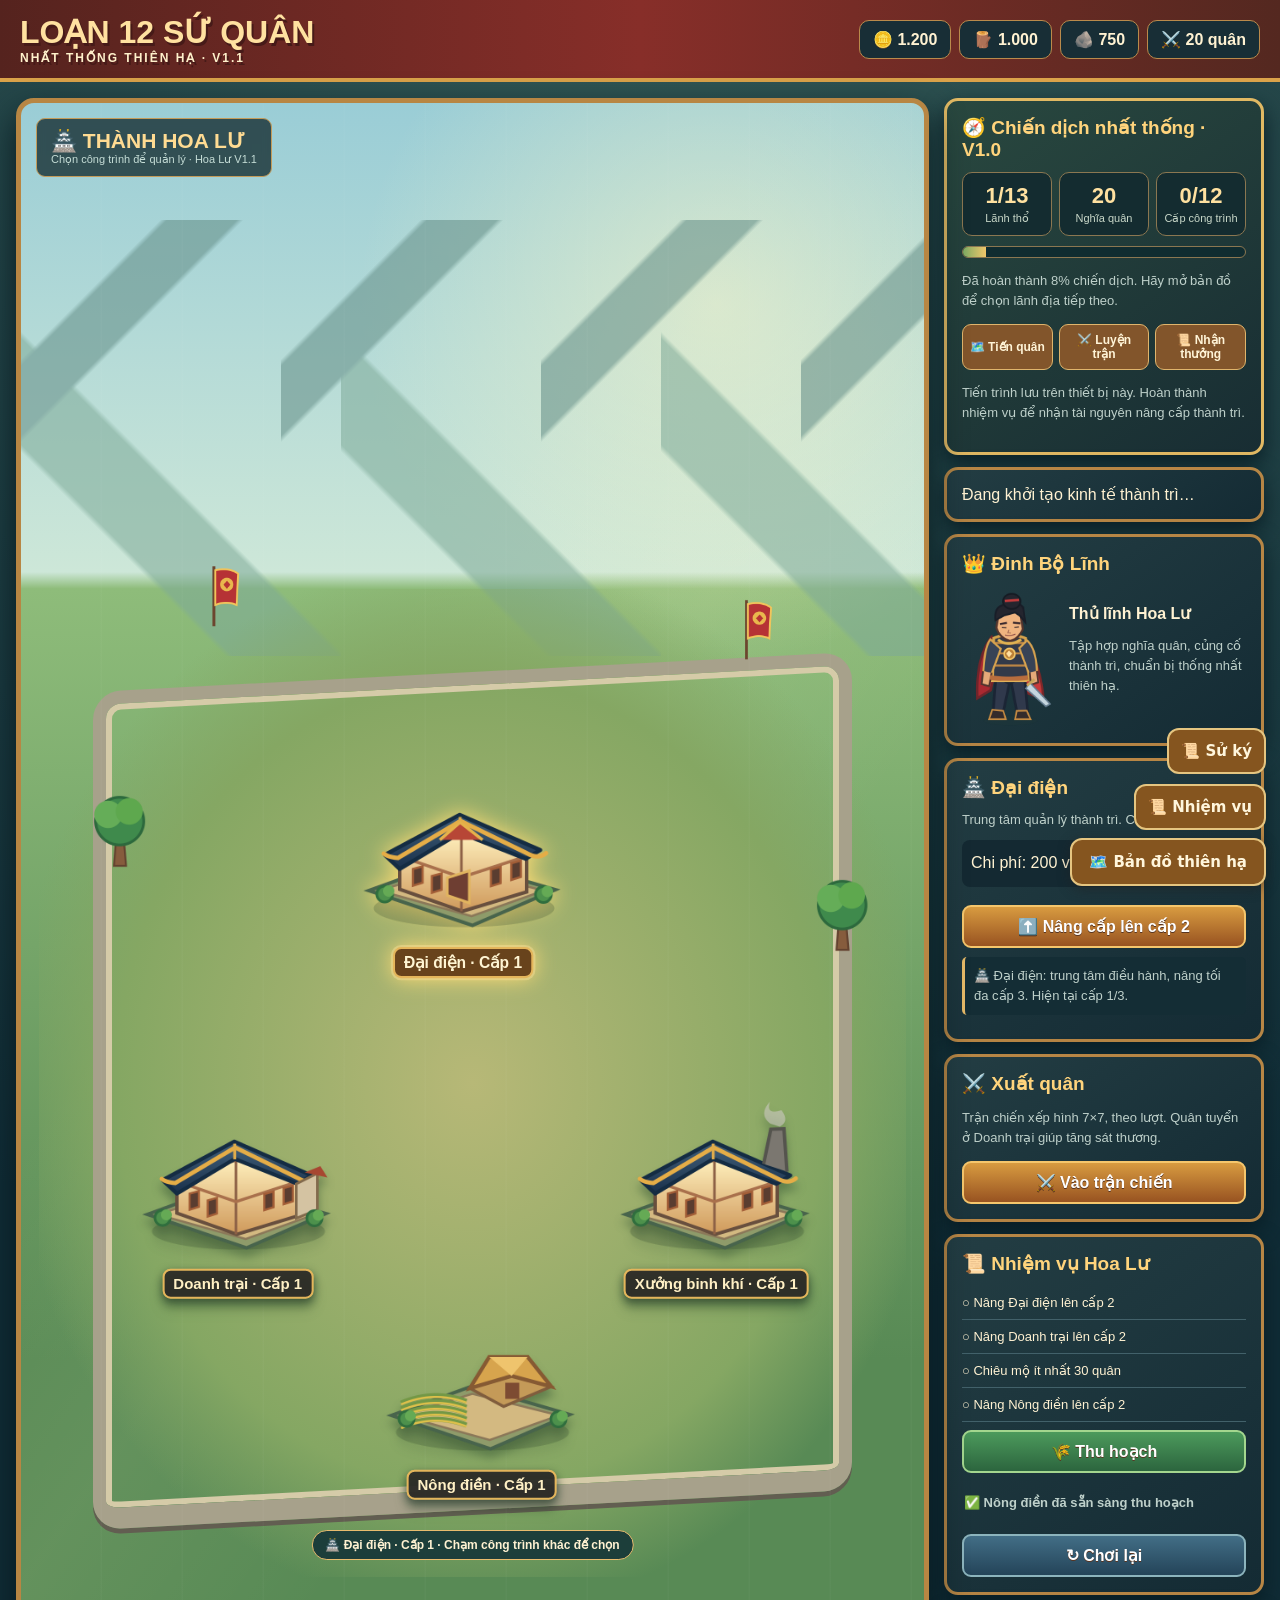
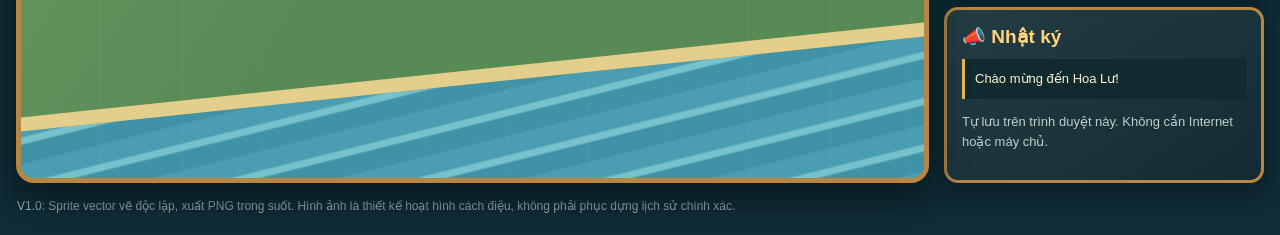
==== commit 31171416: "feat(v1.2): link chronicle from Hoa Lu" ====
--- a/index.html
+++ b/index.html
@@ -4,4 +4,4 @@
 const defs={hall:{name:'Đại điện',desc:'Trung tâm quản lý thành trì.',x:49,y:45},barracks:{name:'Doanh trại',desc:'Tuyển và huấn luyện nghĩa quân.',x:24,y:64},forge:{name:'Xưởng binh khí',desc:'Rèn và cải thiện trang bị.',x:77,y:64},farm:{name:'Nông điền',desc:'Sản xuất lương thực và tài nguyên.',x:51,y:76}};
 const KEY='loan12_hoalu_v03';const initial=()=>({gold:1200,wood:1000,stone:750,army:20,levels:{hall:1,barracks:1,forge:1,farm:1},harvest:0});let state;try{const x=JSON.parse(localStorage.getItem(KEY));state=x&&x.levels?x:initial()}catch(e){state=initial()}let selected='hall';const el=id=>document.getElementById(id);const fmt=x=>Math.floor(x).toLocaleString('vi-VN');function save(){try{localStorage.setItem(KEY,JSON.stringify(state))}catch(e){msg('Trình duyệt không cho phép lưu tự động.')}}function msg(t){el('notice').textContent=t}function cost(k){let lv=state.levels[k];return {gold:200*lv,wood:150*lv,stone:100*lv}}function affordable(c){return ['gold','wood','stone'].every(k=>state[k]>=c[k])}function render(){for(const k of ['gold','wood','stone','army'])el(k).textContent=fmt(state[k]);let b=el('buildings');b.innerHTML='';for(const [k,d] of Object.entries(defs)){let button=document.createElement('button');button.className='building'+(selected===k?' active':'');button.style.left=d.x+'%';button.style.top=d.y+'%';button.setAttribute('aria-label',d.name+', cấp '+state.levels[k]);let img=document.createElement('img');img.src=`assets/${k}_lv${state.levels[k]}.png`;img.alt=d.name;let span=document.createElement('span');span.textContent=d.name+' · Cấp '+state.levels[k];button.append(img,span);button.onclick=()=>{selected=k;render()};b.append(button)}let d=defs[selected],lv=state.levels[selected];el('selname').textContent='🏯 '+d.name;el('details').textContent=d.desc+' Cấp hiện tại: '+lv+'/3.';let c=cost(selected);el('cost').textContent=lv===3?'Đã đạt cấp tối đa.':`Chi phí: ${fmt(c.gold)} vàng · ${fmt(c.wood)} gỗ · ${fmt(c.stone)} đá`;el('upgrade').disabled=lv>=3||!affordable(c);el('upgrade').textContent=lv>=3?'✓ Đã đạt cấp tối đa':'⬆️ Nâng cấp lên cấp '+(lv+1);el('train').style.display=selected==='barracks'?'block':'none';el('train').disabled=state.gold<150||state.wood<70;const ms=[['Nâng Đại điện lên cấp 2',state.levels.hall>=2],['Nâng Doanh trại lên cấp 2',state.levels.barracks>=2],['Chiêu mộ ít nhất 30 quân',state.army>=30],['Nâng Nông điền lên cấp 2',state.levels.farm>=2]];el('missions').innerHTML=ms.map(([s,done])=>`<div class="mission ${done?'done':''}">${done?'✓':'○'} ${s}</div>`).join('')}
 el('upgrade').onclick=()=>{let lv=state.levels[selected];if(lv>=3)return;let c=cost(selected);if(!affordable(c))return msg('Chưa đủ tài nguyên để nâng cấp.');for(let k of ['gold','wood','stone'])state[k]-=c[k];state.levels[selected]++;save();render();msg('Đã nâng cấp '+defs[selected].name+' lên cấp '+state.levels[selected]+'!')};el('train').onclick=()=>{if(state.gold<150||state.wood<70)return;state.gold-=150;state.wood-=70;state.army+=10;save();render();msg('Đã tuyển thêm 10 nghĩa quân!')};el('collect').onclick=()=>{let now=Date.now(),wait=10000-(now-state.harvest);if(wait>0)return msg('Cần chờ '+Math.ceil(wait/1000)+' giây để thu hoạch tiếp.');let f=state.levels.farm;state.gold+=120*f;state.wood+=95*f;state.stone+=70*f;state.harvest=now;save();render();msg('Đã thu hoạch: +'+120*f+' vàng, +'+95*f+' gỗ, +'+70*f+' đá.')};el('reset').onclick=()=>{if(!confirm('Xóa tiến trình thành trì và chơi lại?'))return;state=initial();save();render();msg('Đã bắt đầu lại chiến dịch Hoa Lư.')};render();
-</script><script src="gameplay-v10.js"></script><script src="city-economy-v10.js"></script><script src="hoalu-v11.js"></script><script src="economy-v11.js"></script><a href="map.html" style="position:fixed;bottom:14px;right:14px;z-index:9999;background:#85551f;color:#fff6dc;border:2px solid #e5c580;border-radius:12px;padding:13px 17px;font:700 15px system-ui;text-decoration:none;box-shadow:0 3px 12px #2228">🗺️ Bản đồ thiên hạ</a><a href="quests.html" style="position:fixed;bottom:70px;right:14px;z-index:9999;background:#85551f;color:#fff6dc;border:2px solid #e5c580;border-radius:12px;padding:12px;text-decoration:none;font:700 15px system-ui">📜 Nhiệm vụ</a></body></html>
+</script><script src="gameplay-v10.js"></script><script src="city-economy-v10.js"></script><script src="hoalu-v11.js"></script><script src="economy-v11.js"></script><a href="map.html" style="position:fixed;bottom:14px;right:14px;z-index:9999;background:#85551f;color:#fff6dc;border:2px solid #e5c580;border-radius:12px;padding:13px 17px;font:700 15px system-ui;text-decoration:none;box-shadow:0 3px 12px #2228">🗺️ Bản đồ thiên hạ</a><a href="chronicle.html" style="position:fixed;bottom:126px;right:14px;z-index:9999;background:#85551f;color:#fff6dc;border:2px solid #e5c580;border-radius:12px;padding:12px;text-decoration:none;font:700 15px system-ui">📜 Sử ký</a><a href="quests.html" style="position:fixed;bottom:70px;right:14px;z-index:9999;background:#85551f;color:#fff6dc;border:2px solid #e5c580;border-radius:12px;padding:12px;text-decoration:none;font:700 15px system-ui">📜 Nhiệm vụ</a></body></html>
